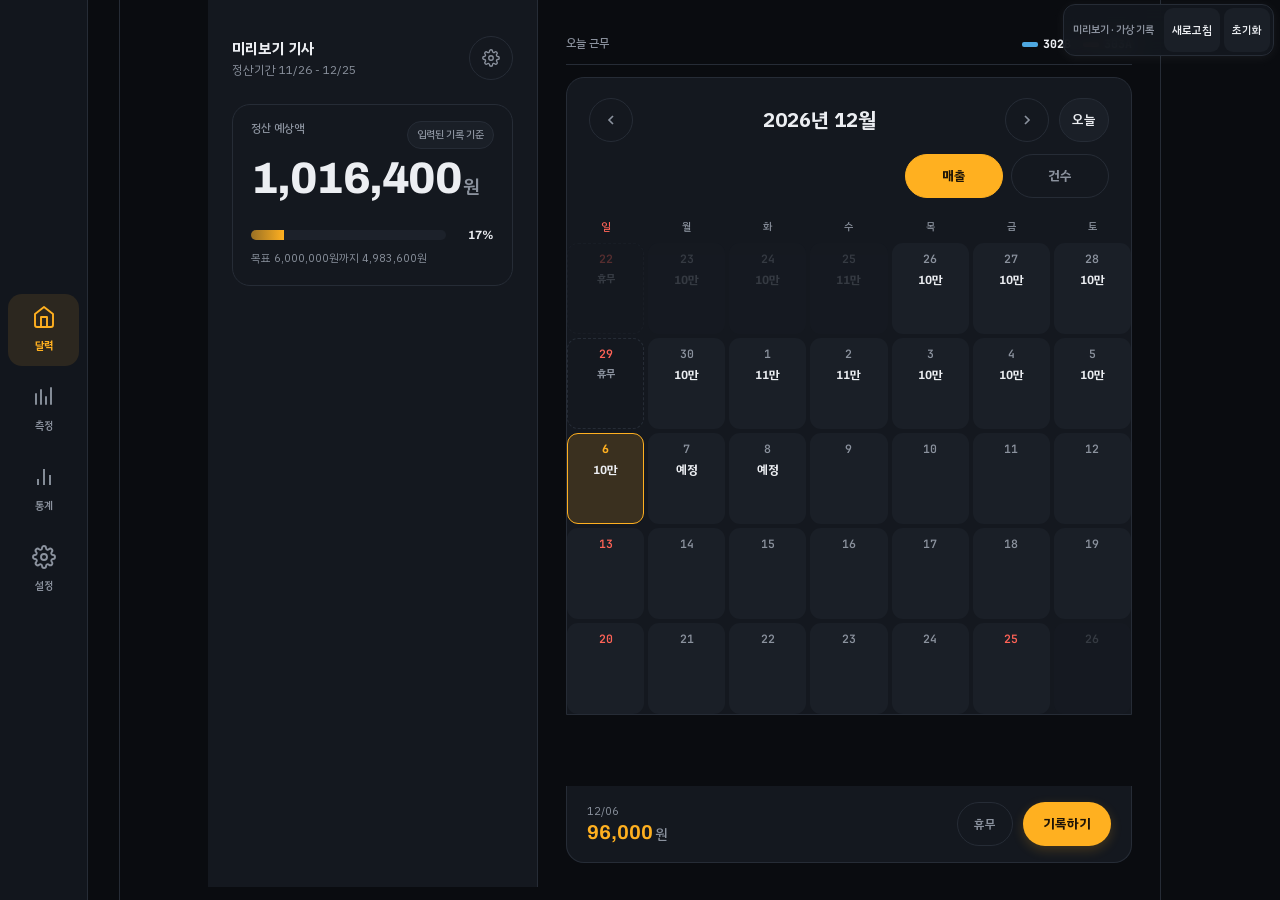
==== index.html @ 734ada65 "Publish isolated QuickFlex design preview" ====
﻿<!doctype html>
<html lang="ko">
  <head>
    <meta charset="utf-8" />
    <meta http-equiv="Content-Security-Policy" content="default-src 'self'; connect-src 'none'; script-src 'self'; style-src 'self' 'unsafe-inline'; font-src 'self'; img-src 'self' data:; worker-src 'none'; object-src 'none'; base-uri 'self'; form-action 'none'" />
    <script src="./preview-theme.js"></script>
    <meta name="viewport" content="width=device-width, initial-scale=1, viewport-fit=cover" />
    <meta name="theme-color" content="#EEEFF1" />
    <meta name="apple-mobile-web-app-capable" content="yes" />
    <meta name="apple-mobile-web-app-status-bar-style" content="black-translucent" />
    <title>미리보기 · 퀵플렉스 매출관리</title>
    <link rel="manifest" href="./manifest.webmanifest" />
    <link rel="icon" href="./favicon-32.png?v=3" type="image/png" />
    <link rel="apple-touch-icon" href="./apple-touch-icon.png?v=3" />
    
    <style id="initialThemeStyles">
      :root { background: #EEEFF1; color-scheme: light; }
      @media (prefers-color-scheme: dark) {
        :root:not([data-theme="light"]) { background: #0A0C10; color-scheme: dark; }
      }
      :root[data-theme="dark"] { background: #0A0C10; color-scheme: dark; }
    </style>
    <link rel="stylesheet" href="./styles.css" />
  </head>
  <body>
    
    <aside class="preview-chrome" aria-label="미리보기 도구"><span id="previewStatus">미리보기 · 가상 기록</span><button id="previewReload" type="button">새로고침</button><button id="previewReset" type="button">초기화</button></aside>
    <div class="app" id="app" data-view="home" data-driver-type="backup">
      <section class="view view-home">
        <header class="home-header">
          <div class="home-top">
            <div>
              <h1 id="profileName">매출관리</h1>
              <p id="periodRange" class="muted">정산기간 -</p>
            </div>
            <button class="icon-btn" id="openSettings" aria-label="설정"><svg width="18" height="18" viewBox="0 0 24 24" stroke="currentColor" fill="none" stroke-width="1.8" aria-hidden="true"><circle cx="12" cy="12" r="3"/><path d="M19.4 15a1.65 1.65 0 00.33 1.82l.06.06a2 2 0 010 2.83 2 2 0 01-2.83 0l-.06-.06a1.65 1.65 0 00-1.82-.33 1.65 1.65 0 00-1 1.51V21a2 2 0 01-4 0v-.09A1.65 1.65 0 009 19.4a1.65 1.65 0 00-1.82.33l-.06.06a2 2 0 01-2.83-2.83l.06-.06A1.65 1.65 0 004.68 15a1.65 1.65 0 00-1.51-1H3a2 2 0 010-4h.09A1.65 1.65 0 004.6 9a1.65 1.65 0 00-.33-1.82l-.06-.06a2 2 0 012.83-2.83l.06.06A1.65 1.65 0 009 4.68a1.65 1.65 0 001-1.51V3a2 2 0 014 0v.09a1.65 1.65 0 001 1.51 1.65 1.65 0 001.82-.33l.06-.06a2 2 0 012.83 2.83l-.06.06A1.65 1.65 0 0019.4 9a1.65 1.65 0 001.51 1H21a2 2 0 010 4h-.09a1.65 1.65 0 00-1.51 1z"/></svg></button>
          </div>
          <div class="summary-card revenue-hero">
            <div class="summary-row">
              <span>정산 예상액</span>
              <span class="summary-period-badge">입력된 기록 기준</span>
              <strong id="periodRevenue">0<small class="metric-unit">원</small></strong>
            </div>
            <p class="meter-label" id="meterLabel">목표 대비 진행률</p>
            <div class="meter-wrap">
              <div class="summary-meter"><span id="meterFill"></span></div>
              <span class="meter-pct" id="meterPct">0%</span>
            </div>

          </div>
        </header>

        <div id="todayRoutes" class="today-routes" aria-label="오늘 근무 구역"></div>

        <main class="calendar-panel">
          <div class="calendar-toolbar">
            <button class="round-btn" id="prevMonth" aria-label="이전 달"><svg width="16" height="16" viewBox="0 0 24 24" stroke="currentColor" fill="none" stroke-width="2.5" aria-hidden="true"><polyline points="15 18 9 12 15 6"/></svg></button>
            <div class="calendar-month-heading"><strong id="monthTitle" aria-live="polite">-</strong><small id="monthWorkDays" hidden></small></div>
            <button class="round-btn" id="nextMonth" aria-label="다음 달"><svg width="16" height="16" viewBox="0 0 24 24" stroke="currentColor" fill="none" stroke-width="2.5" aria-hidden="true"><polyline points="9 18 15 12 9 6"/></svg></button>
            <button class="today-btn" id="todayButton">오늘</button>
          </div>
          <div class="mode-toggle" role="group" aria-label="달력 표시 기준">
            <button class="mode-btn active" data-mode="amount" type="button" aria-pressed="true">매출</button>
            <button class="mode-btn" data-mode="count" type="button" aria-pressed="false">건수</button>
          </div>
          <div class="week-head">
            <span class="sun">일</span><span>월</span><span>화</span><span>수</span><span>목</span><span>금</span><span class="sat">토</span>
          </div>
          <div id="monthCalendar" class="calendar-grid"></div>
          <div id="monthRecordList" class="month-record-list" aria-label="월 근무 기록" hidden></div>
        </main>

        <section id="selectedDateBreakdown" class="selected-date-breakdown hidden" aria-labelledby="selectedDateBreakdownTitle">
          <div class="selected-breakdown-head">
            <div>
              <span>선택 날짜 상세</span>
              <strong id="selectedDateBreakdownTitle">구역별 매출</strong>
            </div>
            <button id="openSalesOverride" class="secondary-btn" type="button">기록 수정</button>
          </div>
          <div id="selectedDateBreakdownRows" class="selected-breakdown-rows"></div>
          <p id="selectedDateBreakdownNote" class="selected-breakdown-note"></p>
        </section>

        <footer class="day-dock">
          <div>
            <span id="homeSelectedDate">날짜를 선택하세요</span>
            <strong id="homeSelectedTotal">0원</strong>
          </div>
          <button class="ghost-pill" id="homeOffToggle" type="button" role="checkbox" aria-checked="false">휴무</button>
          <button class="primary-pill" id="openRecord">기록하기</button>
        </footer>
      </section>

      <section class="view view-inspection">
        <header class="sub-header inspection-header">
          <button class="round-btn" id="backFromInspection" aria-label="달력으로"><svg width="16" height="16" viewBox="0 0 24 24" stroke="currentColor" fill="none" stroke-width="2.5" aria-hidden="true"><polyline points="15 18 9 12 15 6"/></svg></button>
          <div class="sub-title"><strong>일상점검</strong><span>운행 전 차량 상태 확인</span></div>
          <div class="inspection-header-actions">
            <button class="secondary-btn inspection-history-button" id="printInspectionMonth" type="button">월간 출력</button>
            <button class="secondary-btn inspection-history-button inspection-save-pdf-button" id="saveInspectionMonthPdf" type="button">PDF 저장</button>
          </div>
        </header>
        <main class="inspection-body">
          <label class="inspection-date-field">
            <span>점검일</span>
            <input id="inspectionDate" type="date" />
          </label>
          <aside class="inspection-legal-notice" role="note">
            <strong>운행 전 작성 의무</strong>
            <span>미이행 시 50만원의 과태료가 부과될 수 있습니다.</span>
          </aside>
          <div class="inspection-sign-info">
            <span id="inspectionDriverName">-</span>
            <span id="inspectionVehicleNumber">차량번호 미설정</span>
          </div>
          <div id="inspectionLegacyBadge" class="inspection-legacy-badge hidden">점검 완료 · 수정 가능</div>
          <div id="inspectionChecklist" class="inspection-checklist"></div>
          <section id="inspectionDefectFields" class="inspection-defect-fields hidden">
            <label>이상 내용<textarea id="inspectionDefectNotes" placeholder="이상 상태를 적어주세요"></textarea></label>
            <label>조치 내용<textarea id="inspectionActionNotes" placeholder="정비·조치 내용을 적어주세요"></textarea></label>
          </section>
          <div class="inspection-quick-actions">
            <button id="inspectionAllGood" class="inspection-good-button" type="button">전체 양호</button>
            <button id="inspectionReset" class="secondary-btn" type="button">전체 초기화</button>
          </div>
          <section class="inspection-signature-confirm">
            <div>
              <strong>점검자 서명</strong>
              <span id="inspectionSignatureStatus">설정에서 서명을 등록해 주세요.</span>
            </div>
            <img id="inspectionSignaturePreview" class="hidden" alt="등록된 점검자 서명" />
            <button id="openSignatureSettings" class="secondary-btn" type="button">서명 등록</button>
          </section>
          <label class="inspection-confirm-row"><input id="inspectionConfirmed" type="checkbox" /><span>본인이 직접 점검했으며 위 내용이 맞습니다.</span></label>
          <button id="saveInspection" class="full-btn inspection-save-button" type="button">일상점검 저장</button>
          <button id="markNoOperation" class="inspection-no-operation" type="button">오늘 미운행으로 기록</button>
        </main>
      </section>

      <section class="view view-record">
        <header class="sub-header">
          <button class="round-btn" id="backToCalendar" aria-label="달력으로"><svg width="16" height="16" viewBox="0 0 24 24" stroke="currentColor" fill="none" stroke-width="2.5" aria-hidden="true"><polyline points="15 18 9 12 15 6"/></svg></button>
          <button class="round-btn" id="prevDay" aria-label="이전 날짜"><svg width="16" height="16" viewBox="0 0 24 24" stroke="currentColor" fill="none" stroke-width="2.5" aria-hidden="true"><polyline points="15 18 9 12 15 6"/></svg></button>
          <div class="sub-title">
            <strong id="selectedDateTitle">-</strong>
          </div>
          <button class="round-btn" id="nextDay" aria-label="다음 날짜"><svg width="16" height="16" viewBox="0 0 24 24" stroke="currentColor" fill="none" stroke-width="2.5" aria-hidden="true"><polyline points="9 18 15 12 9 6"/></svg></button>
          <label class="off-toggle"><input id="offToggle" type="checkbox" /><span>휴무</span></label>
        </header>

        <main class="record-body">
          <div class="entry-actions">
            <button id="addRoute" class="secondary-btn"><svg width="16" height="16" viewBox="0 0 24 24" stroke="currentColor" fill="none" stroke-width="2.5" stroke-linecap="round" aria-hidden="true"><line x1="12" y1="5" x2="12" y2="19"/><line x1="5" y1="12" x2="19" y2="12"/></svg><span>구역 추가</span></button>
          </div>
          <div class="entry-card">
            <div class="entry-head"><span>구역</span><span>건수</span><span>단가</span><span>매출</span><span></span></div>
            <div id="entryRows"></div>
          </div>

          <div class="calc-row" id="freshSingleRow">
            <span>프레시백</span>
            <input id="freshCount" type="number" min="0" inputmode="numeric" placeholder="건수" />
            <span class="multiply">×</span>
            <input id="freshUnit" type="number" min="0" inputmode="numeric" value="100" />
            <output id="freshRevenue">0원</output>
          </div>
          <div class="calc-row hidden" id="freshDualRow">
            <span>단독</span>
            <input id="freshSoloCount" type="number" min="0" inputmode="numeric" placeholder="0" />
            <span class="multiply">연계</span>
            <input id="freshLinkedCount" type="number" min="0" inputmode="numeric" placeholder="0" />
            <output id="freshDualRevenue">0원</output>
          </div>

          <div class="calc-row backup-only" id="backupRow">
            <span>백업단가</span>
            <output id="backupCount">0건</output>
            <span class="multiply">×</span>
            <input id="backupUnit" type="number" min="0" inputmode="numeric" value="30" />
            <output id="backupRevenue">0원</output>
          </div>

          <div class="total-card"><span>합계</span><strong id="selectedDayTotal">0원</strong></div>
          <button class="full-btn" id="saveRecord">저장</button>
        </main>
      </section>

      <section class="view view-measurement">
        <header class="sub-header">
          <div class="sub-title left">
            <span>완료 가구·상품수</span>
            <strong>배송 페이스 측정</strong>
          </div>
        </header>
        <main class="settings-body measurement-bridge-body">
          <section class="settings-section measurement-workday-card">
            <label class="settings-field">
              <span>근무표 날짜</span>
              <input id="measurementWorkDate" type="date" />
            </label>
            <div class="measurement-route-summary">
              <span id="measurementScheduleMeta">PWA 근무표 자동 입력</span>
              <strong id="measurementRouteText">구역 확인 중</strong>
              <small id="measurementRouteHint">야간은 정오 전 당일, 정오 이후 다음 날이 기본이며 날짜는 자유롭게 바꿀 수 있습니다.</small>
            </div>
          </section>
          <section class="settings-section">
            <h2>측정 앱에서 진행</h2>
            <p class="hint">쿠팡플렉스 화면의 완료 가구·상품수를 읽으려면 설치된 측정 앱을 엽니다. 측정 종료는 페이스 구간만 기기에 저장하며, 매출 기록은 업무 종료 화면에서 구역별 상품수를 확인·보정한 뒤 반영합니다.</p>
            <button id="openPaceApp" class="full-btn" type="button">측정 앱 열기</button>
            <p class="hint">업무 종료로 반영된 구역·건수·단가는 해당 날짜의 기록 화면에서 다시 수정할 수 있습니다.</p>
          </section>
        </main>
      </section>

      <section class="view view-stats">
        <header class="sub-header stats-sub">
          <div class="sub-title left">
            <strong id="statsReportTitle">정산 리포트</strong>
            <span id="statsMonthTitle">이번 정산</span>
            <em id="statsRange">-</em>
          </div>
          <button class="round-btn" id="statsPrevMonth" type="button" aria-label="이전 정산월" hidden><svg width="16" height="16" viewBox="0 0 24 24" stroke="currentColor" fill="none" stroke-width="2.5" aria-hidden="true"><polyline points="15 18 9 12 15 6"/></svg></button>
          <button class="round-btn" id="statsNextMonth" type="button" aria-label="다음 정산월" hidden><svg width="16" height="16" viewBox="0 0 24 24" stroke="currentColor" fill="none" stroke-width="2.5" aria-hidden="true"><polyline points="9 18 15 12 9 6"/></svg></button>
        </header>
        <main class="settings-body stats-report-body">
          <div id="statsInsight" class="instrument-insight" aria-live="polite"></div>


          <section class="stats-range-control" aria-labelledby="statsRangeLabel">
            <div class="stats-range-heading">
              <h2 id="statsRangeLabel">조회 기간</h2>
              <button class="stats-custom-toggle" id="statsRangeCustomToggle" data-range="custom" type="button" aria-pressed="false" aria-expanded="false" aria-controls="statsRangeCustom">직접입력</button>
            </div>
            <div class="stats-range-tabs" id="statsRangeTabs" role="group" aria-label="빠른 조회 기간">
              <button data-range="thisMonth" class="active" type="button" aria-pressed="true">이번 정산</button>
              <button data-range="lastMonth" type="button" aria-pressed="false">지난 정산</button>
              <button data-range="last3" type="button" aria-pressed="false">3개월</button>
              <button data-range="last12" type="button" aria-pressed="false">1년</button>
            </div>
            <div class="stats-range-custom" id="statsRangeCustom" role="group" aria-label="직접 조회 기간" hidden>
              <label>
                <span>시작일</span>
                <input type="date" id="statsRangeFrom" />
              </label>
              <span class="stats-range-separator" aria-hidden="true">~</span>
              <label>
                <span>종료일</span>
                <input type="date" id="statsRangeTo" />
              </label>
              <button id="statsRangeApply" type="button">적용</button>
            </div>
          </section>

              <div class="stats-chart-toggle" id="statsChartToggle" role="group" aria-label="구역별·요일별·추이 공통 지표">
                <button type="button" data-metric="revenue" class="active" aria-pressed="true">매출</button>
                <button type="button" data-metric="count" aria-pressed="false">개수</button>
              </div>
          <section class="stats-report-section" aria-labelledby="statsRoutesTitle">
            <div class="stats-report-section-head">
              <div>
                <span>배송 구역</span>
                <h2 id="statsRoutesTitle">구역별 랭킹</h2>
              </div>
            </div>
            <div id="routeStats" class="route-stats instrument-ranks"></div>
          </section>
          <section class="stats-report-section" aria-label="요일별 합계">
            <div id="statsWeekdays" class="instrument-weekdays"></div>
          </section>
          <section class="stats-report-section" aria-labelledby="statsKpiTitle">
            <h2 id="statsKpiTitle">선택 기간 핵심 수치</h2>
            <div class="stats-kpi-grid">
              <div><span>배송 상품 수</span><strong id="periodCount">0건</strong></div>
              <div><span>근무일당 배송</span><strong id="averageCountHome">0건</strong></div>
              <div><span>근무일당 매출</span><strong id="dailyAverage">0원</strong></div>
              <div><span>근무일</span><strong id="workDaysHome">0일</strong></div>
            </div>
          </section>
          <details class="stats-detail-section" id="statsMoreDetails">
            <summary>매출 구성과 상세 추이 보기</summary>
          <section class="stats-summary-card stats-report-hero" aria-labelledby="statsHeroLabel">
            <div class="stats-hero-heading">
              <span class="ssc-label" id="statsHeroLabel">선택 기간 누적</span>
              <strong class="ssc-range" id="statsSummaryRange">-</strong>
            </div>
            <strong class="stats-report-total" id="statsSummaryTotal">0원</strong>
            <div class="stats-compare" id="statsComparison" aria-live="polite">
              <span id="statsCompareLabel">지난 정산 동일 근무일수 대비</span>
              <strong id="statsCompareValue">비교할 이전 기록 부족</strong>
              <small id="statsCompareMeta">이번 정산과 같은 근무일수로 비교합니다.</small>
            </div>
            <dl class="stats-hero-support">
              <div>
                <dt>일평균 매출</dt>
                <dd id="statsAverage">0원</dd>
              </div>
              <div>
                <dt>근무일수</dt>
                <dd id="statsWorkDays">0일</dd>
              </div>
            </dl>
            <div class="ssc-meter" id="statsGoalMeter">
              <div class="ssc-meter-bar"><span id="statsMeterFill"></span></div>
              <div class="ssc-meter-foot">
                <span id="statsMeterPct">0%</span>
                <span id="statsMeterLabel">목표 미설정</span>
              </div>
            </div>
          </section>
          <section class="stats-chart-card stats-report-section" aria-labelledby="statsTrendTitle">
            <div class="stats-report-section-head">
              <div>
                <span>흐름</span>
                <h2 id="statsTrendTitle">매출 추이</h2>
              </div>

            </div>
            <canvas id="statsChart" height="200" role="img" tabindex="0" aria-describedby="statsChartSummary"></canvas>
            <p class="stats-chart-hint" id="statsChartSummary">그래프를 터치하거나 좌우 방향키로 상세 데이터를 확인하세요 · 점선은 평균</p>
            <div class="stats-chart-tooltip" id="statsChartTooltip" role="status" aria-live="polite" hidden></div>
            <div class="stats-empty-state" id="statsChartEmpty" hidden>
              <strong>기록된 매출이 없습니다</strong>
              <p>달력에서 업무 기록을 추가하면 추이를 확인할 수 있습니다.</p>
              <button id="statsEmptyCalendarButton" class="secondary-btn" type="button">달력에서 기록 보기</button>
            </div>
          </section>

          <section class="stats-report-section" aria-labelledby="statsRevenueTitle">
            <div class="stats-report-section-head">
              <div>
                <span>수입 내역</span>
                <h2 id="statsRevenueTitle">매출 구성</h2>
              </div>
              <strong class="stats-section-total" id="statsRevenueTotal">0원</strong>
            </div>
            <div id="revenueList" class="revenue-list"></div>
          </section>



          <section class="stats-report-section" aria-labelledby="statsDailyTitle">
            <div class="stats-report-section-head">
              <div>
                <span>근무 기록</span>
                <h2 id="statsDailyTitle">날짜별 기록</h2>
              </div>
            </div>
            <div id="dailyList" class="daily-list"></div>
          </section>

          </details>
          <div class="stats-legacy-fields" hidden aria-hidden="true">
            <span id="statsOffDays">0일</span>
            <span id="statsCount">0건</span>
            <span id="statsAvgCount">0건</span>
            <span id="statsFresh">0건</span>
            <span id="statsBestDay">-</span>
            <span id="statsWorstDay">-</span>
            <div id="yearlyStats"></div>
            <div id="totalStats"></div>
          </div>
        </main>
      </section>

      <section class="view view-settings">
        <header class="sub-header">
          <button class="round-btn" id="backFromSettings" type="button" aria-label="달력으로"><svg width="16" height="16" viewBox="0 0 24 24" stroke="currentColor" fill="none" stroke-width="2.5" aria-hidden="true"><polyline points="15 18 9 12 15 6"/></svg></button>
          <div class="sub-title left"><strong>설정</strong><span id="syncStatus">미연결</span></div>
          <button class="secondary-btn" id="logoutBtn">로그아웃</button>
        </header>
        <main class="settings-body">
          <section class="settings-section" aria-labelledby="monthViewTitle">
            <h2 id="monthViewTitle">월 기록 보기</h2>
            <div class="month-view-options" role="radiogroup" aria-labelledby="monthViewTitle">
              <label class="month-view-option">
                <input type="radio" name="monthView" value="calendar" checked />
                <span><strong>달력형</strong><span class="setting-desc">날짜와 휴무 흐름을 한눈에</span><small class="setting-tradeoff">금액은 만원 단위로 간략히 표시</small></span>
                <span class="month-preview-calendar" aria-hidden="true"><i></i><i></i><i></i><i></i><i></i><i></i><i></i><i></i><i></i></span>
              </label>
              <label class="month-view-option">
                <input type="radio" name="monthView" value="list" />
                <span><strong>기록 리스트형</strong><span class="setting-desc">구역과 정확한 금액을 날짜별로</span><small class="setting-tradeoff">한 달을 보려면 스크롤이 필요</small></span>
                <span class="month-preview-list" aria-hidden="true"><i></i><i></i><i></i></span>
              </label>
            </div>
            <p class="hint">보기 설정은 이 기기의 미리보기에 저장됩니다.</p>
            <fieldset id="calendarMetricSettings" class="calendar-metric-settings">
              <legend>달력형 표시 단위</legend>
              <div class="calendar-route-toggle">
                <label class="mode-option"><input type="radio" name="calendarMetric" value="amount" checked /><span>매출</span></label>
                <label class="mode-option"><input type="radio" name="calendarMetric" value="count" /><span>건수</span></label>
              </div>
            </fieldset>
          </section>

        <section class="inspection-entry-card" id="inspectionEntryCard">
          <div class="inspection-entry-copy">
            <span id="inspectionEntryEyebrow">일상점검</span>
            <strong id="inspectionEntryTitle">운행 전 차량 상태를 확인해주세요</strong>
            <small id="inspectionEntryStatus">아직 점검하지 않았습니다</small>
            <small class="inspection-duty-label">운행 전 작성 의무</small>
          </div>
          <button id="openInspection" class="inspection-entry-button" type="button">점검하기</button>
        </section>

          <section class="settings-section profile-settings-section">
            <h2>내 정보</h2>
            <div class="settings-field">
              <label>이름</label>
              <input id="profileDisplayName" type="text" placeholder="이름" />
            </div>
            <div class="settings-field">
              <label>상호</label>
              <input id="profileBusinessName" type="text" placeholder="일상점검표에 표시할 상호" />
            </div>
            <div class="settings-field">
              <label>차량번호</label>
              <input id="profileVehicleNumber" type="text" placeholder="예: 부산80바1234" />
            </div>
            <div class="settings-field">
              <label>근무 시간대</label>
              <div class="freshbag-toggle">
                <label class="mode-option">
                  <input type="radio" name="workShift" value="day" checked />
                  <span>주간<small>당일 근무표</small></span>
                </label>
                <label class="mode-option">
                  <input type="radio" name="workShift" value="night" />
                  <span>야간<small>다음 날 근무표</small></span>
                </label>
              </div>
            </div>
            <div class="settings-field fixed-only">
              <label>고정 라우트</label>
              <div id="fixedRoutesText" class="readonly-value">-</div>
              <input id="fixedRoutesInput" type="hidden" />
            </div>
            <button id="saveProfile" class="full-btn">내 정보 저장</button>
          </section>

          <section class="settings-section signature-settings-section" id="signatureSettingsSection">
            <h2 id="profileSignatureTitle">일상점검 서명</h2>
            <p class="hint" id="profileSignatureHelp">손가락으로 서명하면 매일 점검 기록과 월간 출력물에 날짜별로 표시됩니다. 손글씨 입력이 어려우면 아래 전자서명 확인을 사용할 수 있습니다.</p>
            <canvas id="profileSignatureCanvas" width="600" height="180" role="img" aria-labelledby="profileSignatureTitle" aria-describedby="profileSignatureHelp"></canvas>
            <label class="inspection-confirm-row"><input id="profileSignatureAlternative" name="profileSignatureAlternative" type="checkbox" /><span>키보드 또는 화면읽기 사용으로 손글씨 서명이 어렵습니다. 내 이름으로 전자서명하는 데 동의합니다.</span></label>
            <div class="signature-actions">
              <button id="clearProfileSignature" class="secondary-btn" type="button">다시 쓰기</button>
              <button id="saveProfileSignature" class="full-btn" type="button">서명 저장</button>
            </div>
          </section>

          <section class="settings-section">
            <h2>스케줄 가져오기</h2>
            <div class="upload-row">
              <label class="upload-btn"><input id="scheduleImage" type="file" accept="image/*" />이미지 선택</label>
              <button id="runScheduleOcr" class="secondary-btn">OCR 실행</button>
            </div>
            <p id="ocrStatus" class="hint">근무표 이미지를 선택 후 OCR 실행을 누르세요.</p>
            <div id="schedulePreview" class="image-preview"></div>
            <div id="scheduleDraftSection" class="hidden">
              <div id="scheduleDraftCards" class="draft-list"></div>
              <button id="parseSchedule" class="full-btn">스케줄 반영</button>
            </div>
            <details>
              <summary>텍스트 직접 입력</summary>
              <p class="hint text-example">
                예시<br />
                이름, 4/27, 4/28, 4/29<br />
                김관현, 302C 304C, 휴무, 310C 310D
              </p>
              <textarea id="scheduleCsvInput" placeholder="예시처럼 날짜별 스케줄을 붙여넣기"></textarea>
              <button id="parseScheduleCsv" class="secondary-btn wide">텍스트로 반영</button>
            </details>
          </section>

          <section class="settings-section settings-section--slim">
            <div class="settings-field">
              <label>달력 라우트 표시</label>
              <div class="calendar-route-toggle">
                <label class="mode-option">
                  <input type="radio" name="calendarRoutes" value="show" />
                  <span>표시<small>라우트 보이기</small></span>
                </label>
                <label class="mode-option">
                  <input type="radio" name="calendarRoutes" value="hide" />
                  <span>숨김<small>매출만 보기</small></span>
                </label>
              </div>
            </div>
          </section>

          <section class="settings-section settings-section--slim">
            <div class="settings-field">
              <label>프레시백 입력 방식</label>
              <div class="freshbag-toggle">
                <label class="mode-option">
                  <input type="radio" name="freshbagMode" value="single" checked />
                  <span>단일<small>기본 100원</small></span>
                </label>
                <label class="mode-option">
                  <input type="radio" name="freshbagMode" value="dual" />
                  <span>단독·연계<small>단독 200 / 연계 100</small></span>
                </label>
              </div>
            </div>
          </section>

          <section class="settings-section">
            <h2>화면</h2>
            <div class="theme-toggle">
              <button type="button" data-theme-set="system" aria-pressed="false"><span>기기 설정</span></button>
              <button type="button" data-theme-set="light" class="active" aria-pressed="true">
                <svg width="18" height="18" viewBox="0 0 24 24" stroke="currentColor" fill="none" stroke-width="1.8" stroke-linecap="round" aria-hidden="true"><circle cx="12" cy="12" r="4"/><line x1="12" y1="2" x2="12" y2="4"/><line x1="12" y1="20" x2="12" y2="22"/><line x1="4.93" y1="4.93" x2="6.34" y2="6.34"/><line x1="17.66" y1="17.66" x2="19.07" y2="19.07"/><line x1="2" y1="12" x2="4" y2="12"/><line x1="20" y1="12" x2="22" y2="12"/><line x1="4.93" y1="19.07" x2="6.34" y2="17.66"/><line x1="17.66" y1="6.34" x2="19.07" y2="4.93"/></svg>
                <span>라이트</span>
              </button>
              <button type="button" data-theme-set="dark" aria-pressed="false">
                <svg width="18" height="18" viewBox="0 0 24 24" stroke="currentColor" fill="none" stroke-width="1.8" stroke-linecap="round" stroke-linejoin="round" aria-hidden="true"><path d="M21 12.79A9 9 0 1111.21 3 7 7 0 0021 12.79z"/></svg>
                <span>다크</span>
              </button>
            </div>
          </section>

          <section class="settings-section">
            <h2>목표 설정</h2>
            <div class="goal-row">
              <span class="goal-label">월 목표</span>
              <input id="goalAmountInput" class="goal-input" type="text" inputmode="numeric" placeholder="6,000,000" autocomplete="off" />
              <span class="goal-unit">원</span>
              <button id="saveAppSettings" class="goal-save-btn">저장</button>
            </div>
          </section>

          <section class="settings-section">
            <h2>단가 관리</h2>
            <div class="rate-editor">
              <input id="rateRoute" type="text" placeholder="구역 (예: 322A)" autocapitalize="characters" />
              <input id="rateUnit" type="number" min="0" inputmode="numeric" placeholder="단가" />
              <button id="saveRate">저장</button>
            </div>
            <div id="rateUpdateOffer" class="rate-update-offer hidden">
              <div>
                <strong>새 단가 업데이트</strong>
                <p id="rateUpdateHint" class="hint"></p>
              </div>
              <button id="applyRateUpdate" class="secondary-btn" type="button">업데이트</button>
            </div>
            <div id="rateList" class="rate-list"></div>
          </section>

          <section class="settings-section"><h2>가상 데이터</h2><button class="settings-row" id="refreshApp" type="button"><span>미리보기 새로고침</span><em>가상 기록 유지</em></button><button class="settings-row danger" id="resetData" type="button">미리보기 데이터 초기화</button></section>
          <p class="app-version">퀵플렉스 매출관리 v1.0.51</p>
        </main>
      </section>

      <section class="view view-admin admin-only hidden">
        <header class="sub-header stats-sub">
          <div class="sub-title left">
            <span>관리자</span>
            <strong id="adminMonthTitle">-</strong>
            <em id="adminRange">-</em>
          </div>
          <button class="round-btn" id="adminPrevMonth" type="button" aria-label="이전 정산월"><svg width="16" height="16" viewBox="0 0 24 24" stroke="currentColor" fill="none" stroke-width="2.5" aria-hidden="true"><polyline points="15 18 9 12 15 6"/></svg></button>
          <button class="round-btn" id="adminNextMonth" type="button" aria-label="다음 정산월"><svg width="16" height="16" viewBox="0 0 24 24" stroke="currentColor" fill="none" stroke-width="2.5" aria-hidden="true"><polyline points="9 18 15 12 9 6"/></svg></button>
        </header>
        <main class="settings-body">
          <div class="stats-tabs admin-tabs" role="tablist" aria-label="관리 상세">
            <button class="stats-tab active" id="adminTabSummary" data-admin-tab="summary" type="button" role="tab" aria-controls="adminPanelSummary" aria-selected="true">요약</button>
            <button class="stats-tab" id="adminTabRoutes" data-admin-tab="routes" type="button" role="tab" aria-controls="adminPanelRoutes" aria-selected="false">라우트</button>
            <button class="stats-tab" id="adminTabUsers" data-admin-tab="users" type="button" role="tab" aria-controls="adminPanelUsers" aria-selected="false">사용자</button>
            <button class="stats-tab" id="adminTabSettlement" data-admin-tab="settlement" type="button" role="tab" aria-controls="adminPanelSettlement" aria-selected="false">정산표</button>
            <button class="stats-tab" id="adminTabBundles" data-admin-tab="bundles" type="button" role="tab" aria-controls="adminPanelBundles" aria-selected="false">OCR보정</button>
          </div>

          <section class="admin-panel active" id="adminPanelSummary" data-admin-panel="summary" role="tabpanel" aria-labelledby="adminTabSummary">
            <section id="adminUsageSummary" class="admin-usage-summary" aria-label="최근 30일 통계 화면 사용 요약">
              <div class="daily-card"><span>사용 현황을 불러오는 중입니다.</span></div>
            </section>
            <div id="adminRevenueList" class="admin-revenue-list"></div>
          </section>

          <section class="admin-panel" id="adminPanelRoutes" data-admin-panel="routes" role="tabpanel" aria-labelledby="adminTabRoutes" hidden>
            <div id="adminRouteList" class="admin-route-list"></div>
          </section>

          <section class="admin-panel" id="adminPanelUsers" data-admin-panel="users" role="tabpanel" aria-labelledby="adminTabUsers" hidden>
            <div id="adminProfiles" class="admin-list"></div>
          </section>

          <section class="admin-panel" id="adminPanelBundles" data-admin-panel="bundles" role="tabpanel" aria-labelledby="adminTabBundles" hidden>
            <section class="settings-section">
              <h2>OCR 보정 묶음</h2>
              <div class="settings-field">
                <label>묶음 이름</label>
                <input id="adminBundleLabel" type="text" placeholder="예: 319ABCD" />
              </div>
              <div class="settings-field">
                <label>구역 코드</label>
                <input id="adminBundleRoutes" type="text" placeholder="예: 319A, 319B, 319C, 319D" />
              </div>
              <button id="saveAdminBundle" class="full-btn">보정 항목 추가</button>
              <details>
                <summary>초안 한 번에 입력</summary>
                <textarea id="adminBundleBulk" placeholder="319ABCD = 319A, 319B, 319C, 319D&#10;405AC410B = 405A, 405C, 410B"></textarea>
                <button id="importAdminBundles" class="secondary-btn wide">초안 저장</button>
              </details>
            </section>
            <div id="adminBundleList" class="admin-list"></div>
          </section>

          <section class="admin-panel" id="adminPanelSettlement" data-admin-panel="settlement" role="tabpanel" aria-labelledby="adminTabSettlement" hidden>
            <section class="settings-section">
              <h2>정산표 이미지 → 단가 계산</h2>
              <div class="upload-row">
                <label class="upload-btn"><input id="settlementImage" type="file" accept="image/*" />이미지 선택</label>
                <button id="runSettlementOcr" class="secondary-btn">OCR 실행</button>
              </div>
              <p id="settlementStatus" class="hint">정산표 이미지를 올리면 Route별 배송건수와 금액을 읽어 단가 후보를 계산합니다.</p>
              <div id="settlementPreview" class="image-preview"></div>
              <details>
                <summary>텍스트 직접 입력</summary>
                <p class="hint text-example">
                  예시<br />
                  302C 250 243750<br />
                  304C 42 38850
                </p>
                <textarea id="csvInput" placeholder="예시처럼 Route, 배송건수, 금액을 한 줄씩 입력"></textarea>
                <button id="parseCsv" class="full-btn">단가 자동 계산</button>
              </details>
            </section>
          </section>
        </main>
      </section>

      <nav class="bottom-nav" aria-label="주요 화면">
        <button class="nav-tab active" data-view="home" type="button" aria-current="page">
          <svg viewBox="0 0 24 24" stroke="currentColor" fill="none" stroke-width="1.8" stroke-linecap="round" stroke-linejoin="round" aria-hidden="true"><path d="M3 9l9-7 9 7v11a2 2 0 01-2 2H5a2 2 0 01-2-2z"/><path d="M9 22V12h6v10"/></svg>
          <span>달력</span>
        </button>
        <button class="nav-tab" data-view="measurement" type="button">
          <svg viewBox="0 0 24 24" stroke="currentColor" fill="none" stroke-width="1.8" stroke-linecap="round" stroke-linejoin="round" aria-hidden="true"><path d="M4 19V9"/><path d="M9 19V5"/><path d="M14 19v-7"/><path d="M19 19V3"/></svg>
          <span>측정</span>
        </button>
        <button class="nav-tab" data-view="stats" type="button">
          <svg viewBox="0 0 24 24" stroke="currentColor" fill="none" stroke-width="2" aria-hidden="true"><line x1="18" y1="20" x2="18" y2="10"/><line x1="12" y1="20" x2="12" y2="4"/><line x1="6" y1="20" x2="6" y2="14"/></svg>
          <span>통계</span>
        </button>
        <button class="nav-tab admin-only hidden" data-view="admin" type="button">
          <svg viewBox="0 0 24 24" stroke="currentColor" fill="none" stroke-width="1.8" stroke-linejoin="round" aria-hidden="true"><path d="M12 2l8 4v6c0 5-3.5 9-8 10-4.5-1-8-5-8-10V6l8-4z"/></svg>
          <span>관리</span>
        </button>
        <button class="nav-tab" data-view="settings" type="button">
          <svg viewBox="0 0 24 24" stroke="currentColor" fill="none" stroke-width="1.8" aria-hidden="true"><circle cx="12" cy="12" r="3"/><path d="M19.4 15a1.65 1.65 0 00.33 1.82l.06.06a2 2 0 010 2.83 2 2 0 01-2.83 0l-.06-.06a1.65 1.65 0 00-1.82-.33 1.65 1.65 0 00-1 1.51V21a2 2 0 01-4 0v-.09A1.65 1.65 0 009 19.4a1.65 1.65 0 00-1.82.33l-.06.06a2 2 0 01-2.83-2.83l.06-.06A1.65 1.65 0 004.68 15a1.65 1.65 0 00-1.51-1H3a2 2 0 010-4h.09A1.65 1.65 0 004.6 9a1.65 1.65 0 00-.33-1.82l-.06-.06a2 2 0 012.83-2.83l.06.06A1.65 1.65 0 009 4.68a1.65 1.65 0 001-1.51V3a2 2 0 014 0v.09a1.65 1.65 0 001 1.51 1.65 1.65 0 001.82-.33l.06-.06a2 2 0 012.83 2.83l-.06.06A1.65 1.65 0 0019.4 9a1.65 1.65 0 001.51 1H21a2 2 0 010 4h-.09a1.65 1.65 0 00-1.51 1z"/></svg>
          <span>설정</span>
        </button>
      </nav>

      <div class="overlay" id="updateNoticeOverlay" aria-hidden="true" inert>
        <div id="updateNoticeDialog" class="modal-card update-notice-card" role="dialog" aria-modal="true" aria-labelledby="updateNoticeTitle" aria-describedby="updateNoticeIntro" tabindex="-1">
          <span class="update-notice-badge">새 버전</span>
          <h2 id="updateNoticeTitle">앱이 업데이트됐습니다</h2>
          <p id="updateNoticeIntro" class="hint">이번에 달라진 내용을 확인해 주세요.</p>
          <ul id="updateNoticeItems" class="update-notice-items"></ul>
          <button id="acknowledgeUpdateNotice" class="full-btn wide" type="button">확인하고 시작</button>
        </div>
      </div>

      <div class="overlay" id="salesOverrideOverlay" aria-hidden="true" inert>
        <div id="salesOverrideDialog" class="modal-card sales-override-card" role="dialog" aria-modal="true" aria-labelledby="salesOverrideTitle" aria-describedby="salesOverrideIntro salesOverrideStatus" tabindex="-1">
          <h2 id="salesOverrideTitle">매출 수정</h2>
          <p id="salesOverrideIntro" class="hint">자동기록 원본은 그대로 보존됩니다. 이 날짜의 매출에 사용할 A/B 구역·상품수·단가 전체를 확인한 뒤 저장하세요. 완료 가구 원시값은 매출·타수 계산과 검증에 쓰지 않습니다.</p>
          <div id="salesOverrideRows" class="sales-override-rows"></div>
          <button id="salesOverrideAddRoute" class="secondary-btn wide" type="button">A/B 구역 추가</button>
          <label for="salesOverrideReason" class="sales-override-reason"><span>수정 사유 <small>(선택)</small></span><textarea id="salesOverrideReason" maxlength="1000" placeholder="예: 미분류 2개를 318B에 반영"></textarea></label>
          <p id="salesOverrideStatus" class="sales-override-status" role="status" aria-live="polite" aria-atomic="true"></p>
          <div class="two-buttons">
            <button id="salesOverrideSave" class="full-btn" type="button">수정본 저장</button>
            <button id="salesOverrideClose" class="secondary-btn" type="button">닫기</button>
          </div>
        </div>
      </div>

      <div id="toast" class="toast" role="status" aria-live="polite"></div>
    </div>

    <template id="entryTemplate">
      <div class="entry-row">
        <input class="route" type="text" autocapitalize="characters" autocomplete="off" placeholder="예: 302C" aria-label="구역" />
        <input class="count" type="number" min="0" inputmode="numeric" placeholder="0" aria-label="건수" />
        <input class="unit" type="number" min="0" inputmode="numeric" placeholder="0" aria-label="단가" />
        <output>0원</output>
        <button type="button" class="del-btn" aria-label="삭제">×</button>
        <label class="household-field"><span>가구수</span><input class="households" type="number" min="0" inputmode="numeric" placeholder="자동 입력" aria-label="가구수" /></label>
      </div>
    </template>

    
    
    
    
    
      <script type="module" src="./src/main.js"></script>
  </body>
</html>
---- styles.css ----
@font-face { font-family: "Archivo"; src: url("./assets/fonts/archivo_variable.ttf") format("truetype"); font-weight: 400 800; font-display: swap; }
@font-face { font-family: "IBM Plex Sans KR"; src: url("./assets/fonts/ibm_plex_sans_kr_regular.ttf") format("truetype"); font-weight: 300 400; font-display: swap; }
@font-face { font-family: "IBM Plex Sans KR"; src: url("./assets/fonts/ibm_plex_sans_kr_medium.ttf") format("truetype"); font-weight: 500; font-display: swap; }
@font-face { font-family: "IBM Plex Sans KR"; src: url("./assets/fonts/ibm_plex_sans_kr_semibold.ttf") format("truetype"); font-weight: 600; font-display: swap; }
@font-face { font-family: "IBM Plex Sans KR"; src: url("./assets/fonts/ibm_plex_sans_kr_bold.ttf") format("truetype"); font-weight: 700; font-display: swap; }
@font-face { font-family: "JetBrains Mono"; src: url("./assets/fonts/jetbrains_mono_variable.ttf") format("truetype"); font-weight: 400 700; font-display: swap; }

:root {
  --s-ground: #EEEFF1;
  --s-surface: #FFFFFF;
  --s-surface-variant: #F5F6F8;
  --s-line: #DFE1E6;
  --s-text: #101216;
  --s-muted: #636A76;
  --s-accent: #A75F00;
  --s-accent-ink: #FFFFFF;
  --s-state-normal: #1D5F94;
  --s-state-warn: #8E5100;
  --s-state-bad: #BB2F26;
  --s-track: #E5E7EB;
  --s-r1: #A75F00;
  --s-r2: #1D5F94;
  --s-r3: #5A47B8;
  --s-r4: #B2452C;
  --s-paper: #FFFFFF;
  --s-paper-ink: #101216;

  --f-num: "Archivo", "IBM Plex Sans KR", system-ui, sans-serif;
  --f-kr: "IBM Plex Sans KR", system-ui, sans-serif;
  /* JetBrains has no Hangul: keep mixed date/code labels in the Korean app family. */
  --f-code: "JetBrains Mono", "IBM Plex Sans KR", ui-monospace, monospace;
  --font-ui: var(--f-kr);
  --font-numeric: var(--f-num);
  --font-amount: var(--f-num);

  --r-card: 18px;
  --r-button: 14px;
  --r-stepper: 12px;
  --r-option: 14px;
  --r-pill: 999px;
  --pad-card: 14px 16px;
  --gap-card: 10px;
  --pad-screen: 16px;
  --ease-gauge: cubic-bezier(.34, 1.2, .4, 1);
  --ease-bar: cubic-bezier(.22, 1, .36, 1);

  /* Compatibility aliases keep the existing controls on the shared token set. */
  --shell-bg: var(--s-ground);
  --bg: var(--s-ground);
  --panel: var(--s-surface);
  --panel2: var(--s-surface-variant);
  --panel3: var(--s-track);
  --line: var(--s-line);
  --line-strong: color-mix(in srgb, var(--s-muted) 72%, var(--s-line));
  --text: var(--s-text);
  --text-sub: var(--s-text);
  --muted: var(--s-muted);
  --soft: var(--s-muted);
  --gold: var(--s-accent);
  --gold2: var(--s-accent);
  --primary-bg: color-mix(in srgb, var(--s-accent) 10%, var(--s-surface));
  --primary-dark: var(--s-accent-ink);
  --primary-border: color-mix(in srgb, var(--s-accent) 34%, var(--s-line));
  --red: var(--s-state-bad);
  --red-bg: color-mix(in srgb, var(--s-state-bad) 10%, transparent);
  --button-secondary: var(--s-surface-variant);
  --button-secondary-text: var(--s-text);
  --button-secondary-border: var(--s-line);
  --button-danger-text: var(--s-accent-ink);
  --button-success-text: var(--s-accent-ink);
  --radius: var(--r-card);
  --nav-h: 68px;
  --safe-b: env(safe-area-inset-bottom, 0px);
  --shadow-card: 0 2px 12px color-mix(in srgb, var(--s-text) 6%, transparent);
  --shadow-cta: 0 4px 12px color-mix(in srgb, var(--s-accent) 20%, transparent);
  --shadow-total: 0 6px 20px color-mix(in srgb, var(--s-accent) 16%, transparent);
  color-scheme: light;
}

@media (prefers-color-scheme: dark) {
  :root:not([data-theme="light"]) {
    --s-ground: #0A0C10;
    --s-surface: #14181F;
    --s-surface-variant: #1A1F27;
    --s-line: #262C36;
    --s-text: #ECEEF2;
    --s-muted: #8B929E;
    --s-accent: #FFB020;
    --s-accent-ink: #1E1407;
    --s-state-normal: #4EA8E0;
    --s-state-warn: #FFB020;
    --s-state-bad: #FF6357;
    --s-track: #1C212A;
    --s-r1: #FFB020;
    --s-r2: #4EA8E0;
    --s-r3: #9D8CF5;
    --s-r4: #F0846A;
    color-scheme: dark;
  }
}

:root[data-theme="dark"] {
  --s-ground: #0A0C10;
  --s-surface: #14181F;
  --s-surface-variant: #1A1F27;
  --s-line: #262C36;
  --s-text: #ECEEF2;
  --s-muted: #8B929E;
  --s-accent: #FFB020;
  --s-accent-ink: #1E1407;
  --s-state-normal: #4EA8E0;
  --s-state-warn: #FFB020;
  --s-state-bad: #FF6357;
  --s-track: #1C212A;
  --s-r1: #FFB020;
  --s-r2: #4EA8E0;
  --s-r3: #9D8CF5;
  --s-r4: #F0846A;
  color-scheme: dark;
}

:root[data-theme="light"] { color-scheme: light; }

* { box-sizing: border-box; }
*, *::before, *::after {
  font-variant-numeric: tabular-nums;
  font-feature-settings: "tnum";
}
html {
  background: var(--shell-bg);
  -webkit-text-size-adjust: 100%;
  text-size-adjust: 100%;
}
body {
  margin: 0;
  background: var(--shell-bg);
  color: var(--text);
  font-family: var(--font-ui);
  font-size: 13px;
  line-height: 20px;
  font-feature-settings: "tnum";
  font-variant-numeric: tabular-nums;
  letter-spacing: 0;
  min-height: 100dvh;
  -webkit-tap-highlight-color: transparent;
  overscroll-behavior: none;
}
button, input, select, textarea { font: inherit; }
button { border: 0; cursor: pointer; transition: transform .12s ease, filter .16s ease; }
button:active:not(:disabled) { transform: scale(.98); }
:where(button, a, input, select, textarea, summary):focus-visible {
  outline: 2px solid var(--s-accent);
  outline-offset: 3px;
}
input, select, textarea {
  width: 100%;
  border: 1px solid var(--line-strong);
  border-radius: 12px;
  background: var(--panel2);
  color: var(--text);
  padding: 12px;
  outline: none;
  transition: border-color .15s ease, background-color .15s ease, box-shadow .15s ease;
}
input:focus, select:focus, textarea:focus { border-color: var(--gold); box-shadow: 0 0 0 3px var(--primary-bg); }
textarea { min-height: 96px; resize: vertical; }
label { display: block; margin: 8px 0 4px; color: var(--muted); font-size: 13px; font-weight: 700; }
.settings-field label, .admin-route-field label { margin: 0; }

.app {
  width: min(100%, 480px);
  min-height: 100dvh;
  margin: 0 auto;
  background: var(--panel);
  position: relative;
  box-shadow: 0 0 0 1px var(--line);
}
.view {
  display: none;
  min-height: 100dvh;
  background: var(--bg);
  padding-bottom: calc(var(--nav-h) + var(--safe-b));
}
.app[data-view="home"] .view-home,
.app[data-view="record"] .view-record,
.app[data-view="inspection"] .view-inspection,
.app[data-view="measurement"] .view-measurement,
.app[data-view="stats"] .view-stats,
.app[data-view="settings"] .view-settings,
.app[data-view="admin"] .view-admin { display: block; }
.app[data-view="record"] .bottom-nav,
.app[data-view="inspection"] .bottom-nav { display: none; }
.app[data-view="record"] .view-record,
.app[data-view="inspection"] .view-inspection { padding-bottom: 16px; }
.app[data-driver-type="fixed"] .backup-only { display: none !important; }
.app:not([data-driver-type="fixed"]) .fixed-only { display: none !important; }
.app:not([data-role="admin"]) .admin-only { display: none !important; }
.hidden { display: none !important; }
[hidden] { display: none !important; }
.view-home {
  background: var(--bg);
}

.home-header {
  padding: 48px 18px 0;
  background: transparent;
  border-bottom: 0;
}
.home-top, .summary-row, .calendar-toolbar, .day-dock, .sub-header, .entry-actions, .two-buttons, .upload-row, .ocr-adjust-row {
  display: flex;
  align-items: center;
  gap: 10px;
}
.home-top { justify-content: space-between; margin-bottom: 18px; }
h1 { margin: 0; font-size: 15px; font-weight: 700; letter-spacing: 0; line-height: 21px; }
.muted, .hint { color: var(--muted); font-size: 12px; line-height: 1.45; }
#periodRange { margin: 3px 0 0; font-size: 12px; line-height: 1.2; }
.center { text-align: center; }
.icon-btn, .round-btn {
  width: 44px;
  height: 44px;
  border-radius: 999px;
  background: var(--panel);
  color: var(--muted);
  border: 1px solid var(--line);
  display: grid;
  place-items: center;
  font-size: 20px;
  flex: 0 0 auto;
}
.icon-btn svg, .round-btn svg { display: block; }
.summary-card {
  background: var(--panel);
  border: 1px solid var(--line);
  border-bottom: 0;
  border-radius: 18px;
  padding: 18px;
  box-shadow: var(--shadow-card);
  display: grid;
}
.summary-card.compact { border-radius: var(--radius); border-bottom: 0; }
.summary-row {
  display: grid;
  grid-template-columns: 1fr auto;
  align-items: start;
  gap: 6px 10px;
  order: 1;
}
.summary-row span, .summary-card > span { color: var(--muted); font-weight: 650; font-size: 12px; }
.summary-period-badge {
  justify-self: end;
  padding: 5px 9px;
  border-radius: 999px;
  background: var(--s-surface-variant);
  color: var(--s-muted) !important;
  border: 1px solid var(--s-line);
  font-size: 10.5px !important;
  font-weight: 500 !important;
  line-height: 15px;
}
.summary-row strong, .summary-card.compact strong {
  display: inline-block;
  grid-column: 1 / -1;
  color: var(--gold);
  font-family: var(--font-amount);
  font-size: 32px;
  font-weight: 680;
  font-variant-numeric: tabular-nums;
  letter-spacing: 0;
  line-height: 1.04;
}
.meter-wrap { display: flex; align-items: center; gap: 10px; margin: 14px 0 6px; order: 2; }
.meter-wrap .summary-meter { flex: 1; margin: 0; }
.summary-meter { height: 6px; background: var(--panel3); border-radius: 999px; overflow: hidden; }
.summary-meter span { display: block; width: 0; height: 100%; background: linear-gradient(90deg, var(--gold), var(--gold2)); transition: width .4s ease; }
.meter-pct { font-family: var(--font-numeric); font-size: 12px; font-weight: 900; color: var(--gold); white-space: nowrap; min-width: 38px; text-align: right; flex-shrink: 0; }
.meter-label { font-size: 10px; color: var(--soft); text-align: center; margin: 0 0 14px; order: 3; }
.summary-grid { display: grid; grid-template-columns: repeat(4, minmax(0, 1fr)); text-align: center; order: 4; }
.summary-grid div + div { border-left: 1px solid var(--line); }
.summary-grid div { min-width: 0; padding: 11px 4px 6px; }
.summary-grid span { display: block; color: var(--soft); font-size: 10px; font-weight: 650; margin-bottom: 2px; white-space: nowrap; }
.summary-grid strong { display: block; font-family: var(--font-numeric); font-size: 14px; font-weight: 800; white-space: nowrap; }

/* Instrument 2026.09: shared settlement hero and today's routes. */
.revenue-hero {
  padding: 16px 18px 18px;
  border: 1px solid var(--s-line);
  border-radius: var(--r-card);
  background: var(--s-surface);
  box-shadow: none;
}
.revenue-hero .summary-row span,
.revenue-hero > span {
  color: var(--s-muted);
  font-size: 11.5px;
  line-height: 16px;
  font-weight: 500;
}
.revenue-hero .summary-row strong,
.revenue-hero > strong {
  max-width: 100%;
  color: var(--s-text);
  font-family: var(--f-num);
  font-size: 44px;
  line-height: 46px;
  font-weight: 800;
  font-variant-numeric: tabular-nums;
  letter-spacing: -.035em;
  overflow-wrap: anywhere;
}
.revenue-hero .summary-row strong .unit,
.revenue-hero > strong .unit,
.revenue-hero .metric-unit {
  margin-left: 2px;
  color: var(--s-muted);
  font-size: 19px;
  font-weight: 600;
}
.revenue-hero .meter-wrap { margin-top: 15px; }
.revenue-hero .summary-meter,
.revenue-hero .goalbar .track { height: 10px; background: var(--s-track); }
.revenue-hero .summary-meter span,
.revenue-hero .goalbar .track i {
  background: linear-gradient(90deg, color-mix(in srgb, var(--s-accent) 55%, transparent), var(--s-accent));
  transition: width .8s var(--ease-bar);
}
.revenue-hero .meter-label,
.revenue-hero .goalbar-foot {
  display: flex;
  justify-content: space-between;
  gap: 12px;
  margin: 0;
  color: var(--s-muted);
  font-size: 11px;
  line-height: 16px;
  text-align: left;
}
.revenue-hero .meter-pct,
.revenue-hero .goalbar-foot b {
  color: var(--s-text);
  font-family: var(--f-num);
  font-weight: 700;
}

.today-routes,
#todayRoutes {
  display: flex;
  align-items: center;
  flex-wrap: wrap;
  gap: 8px 12px;
  margin: 10px var(--pad-screen) 0;
  padding: 8px 0;
  border-bottom: 1px solid var(--s-line);
}
.today-routes > span,
#todayRoutes > span { color: var(--s-muted); font-size: 11.5px; font-weight: 500; }
.today-routes .route-chips,
#todayRoutes > div { display: flex; flex: 1; flex-wrap: wrap; justify-content: flex-end; gap: 8px 12px; min-width: 0; color: var(--s-muted); }
.today-routes .route-chip {
  min-height: 32px;
  padding: 7px 11px;
  border: 1px solid color-mix(in srgb, var(--rc, var(--s-r1)) 34%, var(--s-line));
  border-radius: var(--r-pill);
  background: color-mix(in srgb, var(--rc, var(--s-r1)) 10%, var(--s-surface));
  color: var(--rc, var(--s-r1));
  font-family: var(--f-code);
  font-size: 11.5px;
  line-height: 16px;
  font-weight: 700;
}
.today-routes .today-route,
#todayRoutes .today-route,
.today-route {
  --rc: var(--s-r1);
  display: inline-flex;
  align-items: center;
  gap: 5px;
  min-height: 24px;
  padding: 0;
  color: var(--s-text);
  font-family: var(--f-code);
  font-size: 11.5px;
  line-height: 16px;
  font-weight: 700;
}
.today-route::before {
  content: "";
  width: 16px;
  height: 5px;
  flex: 0 0 auto;
  border-radius: 2px;
  background: var(--rc);
}
.today-routes .route-chip:first-child {
  background: var(--rc, var(--s-r1));
  color: var(--s-accent-ink);
}
.today-routes .route-summary {
  display: flex;
  flex-wrap: wrap;
  justify-content: space-between;
  gap: 4px 12px;
  color: var(--s-muted);
  font-size: 11.5px;
  line-height: 16px;
}
.route-1 { --rc: var(--s-r1); }
.route-2 { --rc: var(--s-r2); }
.route-3 { --rc: var(--s-r3); }
.route-4 { --rc: var(--s-r4); }
.metric-unit {
  margin-left: 2px;
  color: var(--s-muted);
  font-family: var(--f-kr);
  font-size: .7em;
  font-weight: 500;
  letter-spacing: 0;
}

.inspection-entry-card {
  margin: 8px 14px 0;
  padding: 7px 8px 7px 12px;
  display: grid;
  grid-template-columns: minmax(0, 1fr) auto;
  align-items: center;
  gap: 8px;
  border: 1px solid var(--line);
  border-radius: 12px;
  background: var(--panel);
  box-shadow: none;
}
.inspection-entry-copy { min-width: 0; overflow: hidden; display: flex; align-items: center; gap: 7px; }
.inspection-entry-copy span,
.inspection-entry-copy strong,
.inspection-entry-copy small { display: block; }
.inspection-entry-copy span { color: var(--text); font-size: 12px; font-weight: 900; white-space: nowrap; }
.inspection-entry-copy strong,
.inspection-entry-copy #inspectionEntryStatus { display: none; }
.inspection-entry-copy .inspection-duty-label { margin: 0; color: var(--gold); font-size: 9px; font-weight: 850; white-space: nowrap; }
.inspection-entry-button {
  position: relative;
  z-index: 1;
  min-width: 64px;
  min-height: 44px;
  padding: 0 11px;
  border: 0;
  border-radius: 999px;
  background: var(--gold);
  color: var(--s-accent-ink);
  font-size: 10px;
  font-weight: 900;
}
.inspection-entry-button:disabled { opacity: .45; cursor: not-allowed; }
.inspection-entry-card.complete { border-color: color-mix(in srgb, var(--s-state-normal) 36%, var(--s-line)); }
.inspection-entry-card.complete .inspection-entry-copy span { color: var(--s-state-normal); }
.inspection-entry-card.complete .inspection-entry-button { background: color-mix(in srgb, var(--s-state-normal) 14%, transparent); color: var(--s-state-normal); border: 1px solid color-mix(in srgb, var(--s-state-normal) 34%, var(--s-line)); }

.inspection-header .sub-title { min-width: 0; flex: 1; text-align: left; }
.inspection-header-actions { display: flex; gap: 6px; }
.inspection-history-button { min-height: 44px; padding: 0 13px; font-size: 11px; white-space: nowrap; }
.inspection-save-pdf-button { border-color: var(--primary-border); background: var(--primary-bg); color: var(--gold); }
.inspection-history-button:disabled { opacity: .58; cursor: wait; }
.inspection-body { padding: 18px; }
.inspection-date-field {
  margin: 0;
  padding: 12px 14px;
  display: grid;
  grid-template-columns: auto minmax(0, 1fr);
  align-items: center;
  gap: 14px;
  border: 1px solid var(--line);
  border-radius: 14px;
  background: var(--panel);
}
.inspection-date-field span { color: var(--muted); font-size: 12px; font-weight: 800; }
.inspection-date-field input { min-height: 44px; padding: 0 10px; }
.inspection-legal-notice {
  margin-top: 10px;
  padding: 10px 12px;
  display: flex;
  align-items: center;
  justify-content: space-between;
  gap: 12px;
  border: 1px solid var(--primary-border);
  border-radius: 12px;
  background: var(--primary-bg);
  color: var(--text);
  font-size: 10px;
  line-height: 1.4;
}
.inspection-legal-notice strong { flex: 0 0 auto; color: var(--gold); font-size: 11px; }
.inspection-legal-notice span { text-align: right; }
.inspection-sign-info { display: flex; justify-content: space-between; gap: 12px; margin: 10px 2px 16px; color: var(--muted); font-size: 11px; }
.inspection-legacy-badge { margin: -4px 0 14px; padding: 8px 12px; border-radius: 10px; color: var(--gold); background: var(--primary-bg); border: 1px solid var(--primary-border); font-size: 11px; font-weight: 800; text-align: center; }
.inspection-group { margin-top: 14px; overflow: hidden; border: 1px solid var(--line); border-radius: 14px; background: var(--panel); }
.inspection-group:first-child { margin-top: 0; }
.inspection-group-title { margin: 0; padding: 11px 13px; color: var(--gold); background: var(--primary-bg); font-size: 13px; font-weight: 900; }
.inspection-row { display: grid; grid-template-columns: minmax(0, 1fr) 44px 44px; align-items: center; gap: 8px; min-height: 66px; padding: 10px 10px 10px 13px; border-top: 1px solid var(--line); }
.inspection-row:first-of-type { border-top: 0; }
.inspection-row p { margin: 0; color: var(--text); font-size: 12px; line-height: 1.45; word-break: keep-all; }
.inspection-choice { width: 44px; height: 44px; border-radius: 999px; border: 1px solid var(--line); background: var(--panel2); color: var(--muted); font-size: 17px; font-weight: 850; }
.inspection-choice.active[data-result="good"] { border-color: var(--s-state-normal); background: color-mix(in srgb, var(--s-state-normal) 17%, transparent); color: var(--s-state-normal); }
.inspection-choice.active[data-result="bad"] { border-color: var(--s-state-bad); background: color-mix(in srgb, var(--s-state-bad) 15%, transparent); color: var(--s-state-bad); }
.inspection-defect-fields { margin-top: 14px; padding: 12px; border: 1px solid color-mix(in srgb, var(--s-state-bad) 32%, var(--s-line)); border-radius: 14px; background: color-mix(in srgb, var(--s-state-bad) 6%, transparent); }
.inspection-defect-fields label { margin: 0 0 10px; }
.inspection-defect-fields label:last-child { margin-bottom: 0; }
.inspection-defect-fields textarea { margin-top: 5px; min-height: 72px; }
.inspection-quick-actions { margin-top: 14px; display: grid; grid-template-columns: 1fr 1fr; gap: 8px; }
.inspection-good-button { min-height: 44px; border: 0; border-radius: var(--r-pill); background: var(--s-state-normal); color: var(--s-accent-ink); font-weight: 850; }
.inspection-signature-confirm {
  margin-top: 14px;
  padding: 12px;
  display: grid;
  grid-template-columns: minmax(0, 1fr) auto;
  align-items: center;
  gap: 10px;
  border: 1px solid var(--line);
  border-radius: 14px;
  background: var(--panel);
}
.inspection-signature-confirm > div { display: grid; gap: 3px; }
.inspection-signature-confirm strong { font-size: 12px; color: var(--text); }
.inspection-signature-confirm span { font-size: 10px; color: var(--muted); }
.inspection-signature-confirm img { width: 96px; height: 36px; object-fit: contain; background: var(--s-paper); border-radius: 8px; }
.inspection-signature-confirm button { grid-column: 1 / -1; min-height: 44px; }
.inspection-confirm-row { margin: 14px 2px 0; display: flex; align-items: flex-start; gap: 9px; color: var(--muted); font-size: 11px; line-height: 1.45; }
.inspection-confirm-row input { width: 18px; height: 18px; flex: 0 0 auto; accent-color: var(--gold); }
.inspection-save-button { margin-top: 14px; background: var(--gold); color: var(--s-accent-ink); }
.inspection-no-operation { width: 100%; margin-top: 9px; padding: 8px; border: 0; background: transparent; color: var(--muted); font-size: 11px; text-decoration: underline; }
.inspection-print-sheet {
  display: none;
  color: var(--s-paper-ink);
  background: var(--s-paper);
  font-family: var(--f-kr);
}
.inspection-print-sheet h1 { margin: 0 0 8px; text-align: center; font-size: 18px; }
.inspection-print-meta { display: grid; grid-template-columns: repeat(4, 1fr); border: 1px solid var(--s-paper-ink); border-bottom: 0; font-size: 9px; }
.inspection-print-meta span { padding: 5px 7px; border-right: 1px solid var(--s-paper-ink); }
.inspection-print-meta span:last-child { border-right: 0; }
.inspection-print-table { width: 100%; border-collapse: collapse; table-layout: fixed; font-size: 7px; }
.inspection-print-table th,
.inspection-print-table td { border: 1px solid var(--s-paper-ink); padding: 3px 2px; text-align: center; vertical-align: middle; }
.inspection-print-table th:first-child { width: 22px; }
.inspection-print-table th:nth-child(2) { width: 260px; text-align: left; }
.inspection-print-table td:nth-child(2) { text-align: left; }
.inspection-print-signature { padding: 1px !important; }
.inspection-print-signature img { display: block; width: 100%; height: 15px; object-fit: contain; }
.inspection-print-legend { margin: 5px 0 0; font-size: 8px; }
.inspection-print-sheet.pdf-capture {
  display: block;
  position: fixed;
  top: 0;
  left: -12000px;
  width: 1120px;
  padding: 20px;
  box-sizing: border-box;
}

.calendar-panel {
  background: transparent;
  border: 0;
  border-radius: 0;
  margin: 10px var(--pad-screen) 0;
  overflow: visible;
  position: static;
  isolation: auto;
  background-clip: border-box;
  box-shadow: none;
}
.calendar-toolbar {
  padding: 18px 14px 10px;
  display: grid;
  grid-template-columns: 44px minmax(0, 1fr) 44px auto;
  background: transparent;
}
.calendar-toolbar strong { display: block; font-size: 15px; line-height: 21px; font-weight: 700; letter-spacing: 0; text-align: center; }
.meter-label { font-size: 10px; color: var(--soft); text-align: center; margin: 0 0 14px; order: 3; }
.today-btn, .ghost-pill, .primary-pill, .secondary-btn, .full-btn {
  border-radius: 999px;
  font-weight: 760;
  min-height: 44px;
}
.today-btn {
  min-height: 44px;
  padding: 0 12px;
  background: var(--s-surface-variant);
  color: var(--s-text);
  border: 1px solid var(--s-line);
  font-size: 13px;
  line-height: 18px;
  font-weight: 600;
}
.round-btn,
.ghost-pill,
.secondary-btn,
.upload-row .upload-btn,
.settings-row {
  background: var(--button-secondary);
  border-color: var(--button-secondary-border);
  color: var(--button-secondary-text);
}
.calendar-toolbar .round-btn {
  background: var(--s-surface);
  border-color: var(--s-line);
  color: var(--s-muted);
}
.mode-btn:not(.active),
.stats-tab:not(.active),
.stats-range-tabs > button:not(.active),
.theme-toggle button:not(.active) {
  background: transparent;
  border-color: var(--line);
  color: var(--muted);
}
.mode-toggle {
  display: grid;
  grid-template-columns: 1fr 1fr;
  gap: 8px;
  padding: 0 14px 12px;
  background: transparent;
}
.mode-btn {
  height: 44px;
  border-radius: 999px;
  background: transparent;
  border: 1px solid var(--line);
  color: var(--muted);
  font-size: 13px;
  font-weight: 700;
}
.mode-btn.active { background: var(--gold); color: var(--primary-dark); border-color: var(--gold); }
.mode-btn.active,
.primary-pill,
.full-btn,
.stats-tab.active,
.stats-range-tabs > button.active,
.theme-toggle button.active,
.stats-range-custom > button {
  background: var(--gold);
  border-color: var(--gold);
  color: var(--s-accent-ink);
}
.week-head, .calendar-grid { display: grid; grid-template-columns: repeat(7, minmax(0, 1fr)); gap: 4px; }
.week-head {
  background: transparent;
  padding-bottom: 4px;
  overflow: visible;
}
.week-head span {
  text-align: center;
  padding: 7px 0;
  line-height: 1;
  color: var(--muted);
  font-family: var(--f-code);
  font-weight: 500;
  font-size: 10.5px;
}
.sun { color: var(--red) !important; }
.sat { color: var(--s-muted) !important; }
.calendar-month-heading { flex: 1; min-width: 0; text-align: center; }
.calendar-month-heading small { display: block; margin-top: 3px; color: var(--s-muted); font: 10.5px/15px var(--f-code); }
.calendar-grid {
  grid-auto-rows: auto;
  min-height: 0;
  background: transparent;
  overflow: visible;
}
.day-cell {
  position: relative;
  aspect-ratio: 1 / 1.18;
  border: 1px solid transparent;
  border-radius: 11px;
  display: grid;
  grid-template-rows: minmax(16px, auto) minmax(15px, auto) minmax(3px, auto);
  align-content: start;
  gap: 2px;
  min-width: 0;
  padding: 5px 3px;
  text-align: center;
  overflow: visible;
  background: var(--s-surface-variant);
}
.day-cell.outside { opacity: .28; background: var(--panel2); }
.day-cell.outside .day-value,
.day-cell.outside .day-routes {
  color: var(--soft);
}
.day-cell.selected { border-color: var(--s-accent); background: color-mix(in srgb, var(--s-accent) 16%, var(--s-surface)); }
.day-cell.selected.today-cell { background: color-mix(in srgb, var(--s-accent) 16%, var(--s-surface)); }
.day-cell.selected.today-cell.off,
.day-cell.selected.off { background: color-mix(in srgb, var(--s-accent) 12%, transparent); }
.day-cell.off { border-color: var(--s-line); border-style: dashed; background: transparent; }
.day-cell.off .day-value {
  color: var(--s-muted);
  font-size: 10.5px;
  line-height: 15px;
}
.day-number {
  font-family: var(--f-code);
  display: grid;
  place-items: center;
  width: auto;
  min-height: 16px;
  margin: 0 auto;
  border-radius: 999px;
  font-size: 11.5px;
  font-weight: 500;
  color: var(--muted);
}
.inspection-day-dot {
  position: absolute;
  top: 7px;
  left: calc(50% + 8px);
  width: 4px;
  height: 4px;
  border-radius: 999px;
  background: var(--s-state-normal);
  box-shadow: 0 0 0 2px var(--panel);
  pointer-events: none;
}
.day-cell.off .inspection-day-dot { box-shadow: 0 0 0 2px var(--panel2); }
.calendar-grid .day-cell:nth-child(7n + 1) .day-number { color: var(--red); }
.calendar-grid .day-cell:nth-child(7n) .day-number { color: var(--s-muted); }
.today-cell .day-number { color: var(--s-accent); font-weight: 700; }
.day-cell.holiday .day-number { color: var(--red); }
.today-cell.holiday .day-number { color: var(--s-accent); }
.day-cell.selected .day-number {
  background: transparent;
  color: var(--gold);
}
.day-cell.selected.today-cell .day-number,
.day-cell.selected.today-cell.holiday .day-number {
  background: transparent;
  color: var(--s-accent);
}
.day-holiday {
  display: none;
  position: absolute;
  top: 5px;
  right: 4px;
  max-width: 34px;
  overflow: hidden;
  text-overflow: ellipsis;
  white-space: nowrap;
  color: var(--red);
  font-size: 8px;
  font-weight: 900;
  line-height: 1;
}
.day-value {
  font-family: var(--font-numeric);
  display: block;
  min-width: 0;
  color: var(--s-text);
  font-weight: 700;
  font-size: 12px;
  line-height: 1.5;
  letter-spacing: 0;
  overflow-wrap: anywhere;
  white-space: normal;
  overflow: visible;
  text-overflow: clip;
}
.day-routes {
  display: block;
  min-width: 0;
  color: var(--muted);
  font-size: 8px;
  font-weight: 700;
  line-height: 12px;
  overflow: hidden;
  white-space: nowrap;
  text-overflow: ellipsis;
}
.calendar-route-marks {
  display: flex;
  align-items: center;
  justify-content: center;
  gap: 2px;
  height: 3px;
  min-width: 0;
}
.calendar-route-mark {
  width: 8px;
  height: 3px;
  flex: 0 0 auto;
  border-radius: 2px;
  background: var(--rc, var(--s-r1));
}

.month-record-list {
  display: grid;
  min-width: 0;
  padding-inline: 8px;
}
.month-record-row {
  display: grid;
  grid-template-columns: 44px minmax(0, 1fr) auto;
  grid-template-areas:
    "day bars amount"
    "day summary amount";
  align-items: center;
  column-gap: 11px;
  row-gap: 4px;
  min-width: 0;
  width: 100%;
  padding: 10px 0;
  border-bottom: 1px solid var(--s-line);
  background: transparent;
  color: var(--s-text);
  text-align: left;
  appearance: none;
}
.month-record-row.selected {
  margin-inline: -8px;
  padding-inline: 8px;
  border-radius: 10px;
  background: color-mix(in srgb, var(--s-accent) 12%, transparent);
}
.month-record-row.is-off,
.month-record-row.is-empty {
  grid-template-areas: "day summary amount";
  grid-template-rows: auto;
  padding-block: 6px;
  color: var(--s-muted);
}
.month-record-row.is-off { grid-template-areas: "day . amount"; }
.month-record-row.is-empty .record-route-summary,
.month-record-row.is-planned .record-amount { color: var(--s-muted); }
.month-record-row.is-planned { border-bottom-style: dashed; }
.record-day {
  grid-area: day;
  display: grid;
  justify-items: center;
  min-width: 0;
  font-family: var(--f-num);
  font-size: 16px;
  line-height: 19px;
  font-weight: 700;
}
.record-day small {
  color: var(--s-muted);
  font-family: var(--f-code);
  font-size: 10px;
  line-height: 15px;
  font-weight: 500;
}
.month-record-row.today .record-day,
.month-record-row.today .record-day strong { color: var(--s-accent); }
.month-record-row.is-off .record-day {
  color: var(--s-muted);
  font-size: 13px;
  line-height: 18px;
}
.month-record-row.is-off .record-day,
.month-record-row.is-empty .record-day {
  grid-auto-flow: column;
  justify-content: center;
  align-items: center;
  gap: 4px;
  font-weight: 500;
}
.month-record-row.is-off .record-day strong,
.month-record-row.is-empty .record-day strong { font-weight: 500; }
.record-route-bars {
  grid-area: bars;
  display: flex;
  align-items: center;
  justify-content: flex-start;
  gap: 4px;
  min-height: 5px;
  margin-bottom: 4px;
}
.record-route-bar {
  width: 16px;
  height: 5px;
  flex: 0 0 auto;
  border-radius: 2px;
  background: var(--rc, var(--s-r1));
}
.record-route-summary {
  grid-area: summary;
  min-width: 0;
  overflow: hidden;
  color: var(--s-muted);
  font-family: var(--f-code);
  font-size: 11px;
  line-height: 15px;
  font-weight: 500;
  text-overflow: ellipsis;
  text-align: left;
  white-space: nowrap;
}
.record-amount {
  grid-area: amount;
  min-width: 0;
  color: var(--s-text);
  font-family: var(--f-num);
  font-size: 16px;
  line-height: 19px;
  font-weight: 700;
  letter-spacing: -.02em;
  text-align: right;
  white-space: nowrap;
}
.record-amount .unit,
.record-amount-unit {
  color: var(--s-muted);
  font-family: var(--f-kr);
  font-size: 10.5px;
  line-height: 15px;
  font-weight: 500;
}
.month-record-row.is-off .record-route-bars,
.month-record-row.is-off .record-route-summary,
.month-record-row.is-empty .record-route-bars { display: none; }
.month-record-row.is-off .record-amount {
  color: var(--s-muted);
  font-family: var(--f-kr);
  font-size: 12px;
  font-weight: 500;
}

.day-dock {
  position: sticky;
  bottom: calc(var(--nav-h) + var(--safe-b));
  background: var(--panel);
  border-top: 1px solid var(--line);
  padding: 12px 16px;
  z-index: 5;
  box-shadow: 0 -4px 16px color-mix(in srgb, var(--s-text) 5%, transparent);
}
.day-dock div { flex: 1; min-width: 0; }
.day-dock span { display: block; color: var(--muted); font-size: 11px; }
.day-dock strong {
  display: inline-block;
  color: var(--gold);
  font-family: var(--font-amount);
  font-size: 18px;
  font-weight: 680;
  font-variant-numeric: tabular-nums;
  letter-spacing: 0;
  line-height: 1.08;
}
.selected-date-breakdown {
  margin: 12px 14px 0;
  padding: 14px;
  border: 1px solid var(--line);
  border-radius: 16px;
  background: var(--panel);
}
.selected-breakdown-head,
.selected-breakdown-row > div:first-child {
  display: flex;
  align-items: center;
  justify-content: space-between;
  gap: 12px;
}
.selected-breakdown-head > div { min-width: 0; }
.selected-breakdown-head span,
.selected-breakdown-head strong { display: block; }
.selected-breakdown-head span { color: var(--muted); font-size: 11px; font-weight: 750; }
.selected-breakdown-head strong { margin-top: 2px; font-size: 16px; }
.selected-breakdown-head .secondary-btn { flex: 0 0 auto; min-height: 44px; }
.selected-breakdown-rows { display: grid; gap: 8px; margin-top: 12px; }
.selected-breakdown-row {
  display: grid;
  grid-template-columns: minmax(0, 1fr) auto;
  gap: 7px 12px;
  padding: 11px 12px;
  border: 1px solid var(--line);
  border-radius: 12px;
  background: var(--panel2);
}
.selected-breakdown-row > div:first-child strong { color: var(--gold); }
.selected-breakdown-row > div:first-child span { color: var(--text); font-weight: 800; }
.selected-breakdown-row > strong { align-self: center; color: var(--text); }
.selected-detail-routes,
.selected-detail-empty { grid-column: 1 / -1; }
.selected-detail-routes { display: flex; flex-wrap: wrap; gap: 5px 10px; color: var(--muted); font-size: 12px; }
.selected-detail-empty { color: var(--soft); font-size: 12px; }
.selected-breakdown-note { margin: 10px 2px 0; color: var(--muted); font-size: 11px; line-height: 1.5; }
.ghost-pill { background: transparent; border: 1px solid var(--line); color: var(--muted); padding: 0 18px; }
.ghost-pill.active { color: var(--red); border-color: var(--red); background: var(--red-bg); }
.primary-pill, .full-btn { background: var(--gold); color: var(--s-accent-ink); box-shadow: var(--shadow-cta); }
.primary-pill { min-height: 44px; padding: 0 20px; font-size: 13px; font-weight: 800; }
.day-dock .ghost-pill {
  min-height: 44px;
  padding: 0 16px;
  font-size: 12px;
  font-weight: 650;
}
.ghost-pill.active,
.off-toggle input:checked + span {
  background: var(--red);
  border-color: var(--red);
  color: var(--button-danger-text);
}
.day-dock .ghost-pill {
  min-height: 44px;
  padding: 0 16px;
  background: var(--s-surface);
  border-color: var(--s-line);
  color: var(--s-muted);
  box-shadow: none;
  font-size: 12px;
  font-weight: 600;
}
.day-dock .ghost-pill.active {
  background: var(--s-surface-variant);
  border-color: var(--s-line);
  color: var(--s-state-bad);
}

.sub-header {
  position: sticky;
  top: 0;
  z-index: 10;
  padding: 48px 16px 14px;
  background: var(--panel);
  border-bottom: 1px solid var(--line);
}
.sub-title { flex: 1; text-align: center; min-width: 0; }
.sub-title.left { text-align: left; }
.sub-title span, .sub-title em { display: block; color: var(--muted); font-size: 12px; font-style: normal; }
.sub-title strong { display: block; font-size: 17px; }
.view-record .sub-title strong {
  font-size: 20px;
  line-height: 1.2;
  letter-spacing: 0;
  overflow-wrap: anywhere;
  white-space: normal;
}
.off-toggle { position: relative; }
.off-toggle input {
  position: absolute;
  width: 1px;
  height: 1px;
  padding: 0;
  margin: -1px;
  overflow: hidden;
  clip: rect(0 0 0 0);
  clip-path: inset(50%);
  white-space: nowrap;
  border: 0;
  opacity: 0;
}
.off-toggle input:focus-visible + span {
  outline: 2px solid var(--gold);
  outline-offset: 2px;
}
.off-toggle span {
  display: grid;
  place-items: center;
  min-height: 44px;
  padding: 0 12px;
  border: 1px solid var(--line);
  border-radius: 999px;
  color: var(--muted);
  font-weight: 650;
  font-size: 13px;
}
.off-toggle input:checked + span { color: var(--red); border-color: var(--red); background: var(--red-bg); }
.off-toggle.is-locked span,
.off-toggle input:disabled + span,
#homeOffToggle:disabled {
  opacity: .5;
  cursor: not-allowed;
}

.record-body, .settings-body { padding: 16px; display: flex; flex-direction: column; gap: 12px; }
.secondary-btn {
  background: var(--panel2);
  border: 1px solid var(--line);
  color: var(--text);
  padding: 0 14px;
  font-size: 14px;
  font-weight: 650;
}
.entry-actions .secondary-btn {
  flex: 1;
  background: var(--panel);
  border: 1.5px dashed var(--line-strong);
  color: var(--gold);
  font-weight: 800;
  display: inline-flex;
  align-items: center;
  justify-content: center;
  gap: 6px;
}
.entry-actions .secondary-btn svg { display: block; }
.entry-actions .secondary-btn:disabled {
  opacity: .5;
  cursor: not-allowed;
  border-style: solid;
}
.entry-card, .calc-row, .settings-section, .total-card {
  background: var(--panel);
  border: 1px solid var(--line);
  border-radius: var(--radius);
}
.entry-card { overflow: hidden; }
.entry-head, .entry-row {
  display: grid;
  grid-template-columns: 1.1fr .9fr .9fr 1fr 32px;
  gap: 8px;
  align-items: center;
}
.entry-head { padding: 10px 12px; color: var(--muted); font-size: 11px; font-weight: 700; border-bottom: 1px solid var(--line); background: var(--panel2); }
.entry-row { padding: 8px 12px; border-bottom: 1px solid var(--line); }
.household-field {
  grid-column: 1 / -1;
  display: grid;
  grid-template-columns: auto minmax(0, 1fr);
  align-items: center;
  gap: 10px;
  color: var(--muted);
  font-size: 12px;
  font-weight: 750;
}
.entry-row .household-field input { min-height: 44px; }
.entry-row:last-child { border-bottom: 0; }
.entry-row input, .entry-row select { min-height: 44px; padding: 8px 10px; border-radius: 10px; font-size: 13px; font-weight: 600; }
.entry-row select:disabled { opacity: 1; }
.entry-row output, .calc-row output {
  min-height: 42px;
  display: grid;
  place-items: center;
  border-radius: 12px;
  background: var(--primary-bg);
  color: var(--gold);
  font-family: var(--font-numeric);
  font-variant-numeric: tabular-nums;
  font-weight: 700;
  font-size: 13px;
  letter-spacing: 0;
  white-space: nowrap;
}
.del-btn { position: relative; width: 30px; height: 30px; border-radius: 999px; background: var(--panel2); color: var(--muted); border: 1px solid var(--line); font-size: 20px; }
.del-btn::before {
  content: "";
  position: absolute;
  inset: -7px;
}
.del-btn {
  background: var(--gold);
  border-color: var(--gold);
  color: var(--s-accent-ink);
}
.calc-row {
  display: grid;
  grid-template-columns: auto 1fr auto 1fr 1fr;
  gap: 8px;
  align-items: center;
  padding: 10px 12px;
}
.calc-row > span:first-child { color: var(--text); font-weight: 850; white-space: nowrap; }
.multiply { color: var(--muted); }
.total-card { display: grid; grid-template-columns: auto minmax(0, 1fr); justify-content: space-between; align-items: center; gap: 8px 16px; padding: 16px 18px; background: var(--primary-bg); color: var(--text); box-shadow: none; border: 1px solid var(--primary-border); }
.total-card span { font-size: 14px; font-weight: 700; color: var(--gold); }
.total-card strong { min-width: 0; max-width: 100%; font-size: 26px; font-weight: 700; letter-spacing: 0; color: var(--gold); font-family: var(--font-amount); font-variant-numeric: tabular-nums; line-height: 1.05; overflow-wrap: anywhere; text-align: right; white-space: normal; }
.full-btn { width: 100%; min-height: 52px; border-radius: 14px; font-size: 16px; font-weight: 800; }
#saveRecord,
#saveProfile,
#parseSchedule,
#parseCsv,
#saveAdminBundle,
#saveDbConfig,
.goal-save-btn,
.rate-editor button {
  background: var(--gold);
  border-color: var(--gold);
  color: var(--s-accent-ink);
  box-shadow: var(--shadow-cta);
}

.settings-section { padding: 16px; display: grid; gap: 12px; }
.signature-settings-section canvas {
  width: 100%;
  height: 108px;
  display: block;
  border: 1px dashed var(--line-strong);
  border-radius: 12px;
  background: var(--s-paper);
  touch-action: none;
  cursor: crosshair;
}
.signature-actions { display: grid; grid-template-columns: 1fr 1.4fr; gap: 8px; }
.signature-actions .full-btn { min-height: 44px; }
.settings-section--slim { padding: 10px 16px; }
.settings-section--slim .settings-field label { font-size: 14px; font-weight: 700; color: var(--muted); }
.settings-section h2 { margin: 0; font-size: 14px; color: var(--muted); font-weight: 700; letter-spacing: 0; }
.settings-section details summary {
  color: var(--text);
  font-size: 14px;
  font-weight: 600;
  letter-spacing: 0;
  line-height: 1.3;
}
.settings-section details { display: grid; gap: 10px; }
.settings-section details summary::marker { color: var(--muted); font-size: .85em; }
.settings-section #ocrStatus + .image-preview + details,
.settings-section #ocrStatus + .image-preview + .hidden + details {
  margin-top: -6px;
}
.settings-section #schedulePreview:empty {
  display: none;
}
.settings-field { display: grid; gap: 8px; }
.settings-field label,
.admin-route-field span {
  color: var(--muted);
  font-size: 12px;
  font-weight: 760;
}
.settings-field .hint,
.admin-card .hint { margin: 0; }
.readonly-value {
  min-height: 46px;
  display: flex;
  align-items: center;
  padding: 0 14px;
  border: 1px solid var(--line);
  border-radius: 12px;
  background: var(--panel2);
  color: var(--text);
  font-weight: 850;
}
.profile-settings-section .full-btn { margin-top: 2px; min-height: 44px; font-size: 13px; font-weight: 700; }

/* freshbag-toggle: 프레시백 방식 선택 */
.freshbag-toggle,
.calendar-route-toggle {
  display: grid;
  grid-template-columns: 1fr 1fr;
  gap: 8px;
}
.mode-option {
  position: relative;
  cursor: pointer;
}
.mode-option input[type="radio"] {
  position: absolute;
  opacity: 0;
  width: 0; height: 0;
}
.mode-option span {
  display: flex;
  flex-direction: column;
  align-items: center;
  justify-content: center;
  gap: 3px;
  padding: 12px 8px;
  border-radius: 12px;
  border: 1.5px solid var(--line);
  background: var(--panel2);
  font-size: 13px;
  font-weight: 850;
  color: var(--text);
  text-align: center;
  transition: border-color .15s, background .15s;
  line-height: 1.2;
}
.mode-option small {
  font-size: 10px;
  font-weight: 620;
  color: var(--muted);
}
.mode-option input[type="radio"]:checked + span {
  border-color: var(--gold);
  background: var(--primary-bg);
  color: var(--gold);
}
.mode-option input[type="radio"]:checked + span small {
  color: var(--text);
}

.month-view-options { display: grid; gap: 10px; }
.month-view-option {
  position: relative;
  display: grid;
  grid-template-columns: 17px minmax(0, 1fr) 42px;
  align-items: center;
  gap: 11px;
  min-width: 0;
  margin: 0;
  padding: 12px 13px;
  border: 1px solid var(--s-line);
  border-radius: var(--r-option);
  background: var(--s-surface-variant);
  color: var(--s-text);
  cursor: pointer;
}
.month-view-option:has(input:checked),
.month-view-option.selected,
.month-view-option.is-selected {
  border-color: var(--s-accent);
  background: color-mix(in srgb, var(--s-accent) 10%, var(--s-surface));
}
.month-view-option input[type="radio"] {
  width: 17px;
  height: 17px;
  margin: 0;
  padding: 0;
  accent-color: var(--s-accent);
}
.month-view-option input[type="radio"]:focus-visible {
  outline: 2px solid var(--s-accent);
  outline-offset: 3px;
}
.month-view-option > span:not(.month-preview-calendar):not(.month-preview-list) {
  display: grid;
  gap: 2px;
  min-width: 0;
}
.month-view-option strong {
  color: var(--s-text);
  font-size: 14px;
  line-height: 20px;
  font-weight: 700;
}
.month-view-option small,
.month-view-option .setting-description,
.month-view-option .setting-desc {
  color: var(--s-muted);
  font-size: 11.5px;
  line-height: 16px;
  font-weight: 500;
  overflow-wrap: anywhere;
}
.month-view-option small + small,
.month-view-option .setting-tradeoff { color: var(--s-muted); font-size: 11px; line-height: 15px; opacity: .8; }
.month-preview-calendar,
.month-preview-list {
  width: 42px;
  height: 42px;
  border: 1px solid var(--s-line);
  border-radius: 8px;
  background-color: var(--s-surface);
  overflow: hidden;
}
.month-preview-calendar {
  display: grid;
  grid-template-columns: repeat(3, 1fr);
  gap: 2px;
  padding: 3px;
}
.month-preview-calendar i {
  border-radius: 2px;
  background: var(--s-track);
}
.month-preview-calendar i:nth-child(5) { background: var(--s-accent); }
.month-preview-list {
  display: grid;
  gap: 3px;
  align-content: center;
  padding: 4px;
}
.month-preview-list i {
  height: 7px;
  border-bottom: 1px solid var(--s-line);
  background: linear-gradient(90deg, var(--s-accent) 8px, transparent 8px);
}
.calendar-metric-settings {
  min-width: 0;
  margin: 0;
  padding: 0;
  border: 0;
}
.calendar-metric-settings legend {
  margin-bottom: 8px;
  padding: 0;
  color: var(--s-muted);
  font-size: 11.5px;
  line-height: 16px;
  font-weight: 600;
}
.month-view-setting.is-list .calendar-unit-setting,
.calendar-unit-setting:disabled,
#calendarMetricSettings:disabled,
#calendarMetricSettings[aria-disabled="true"],
fieldset#calendarMetricSettings:disabled,
.calendarMetricSettings:disabled,
.calendar-metric-settings:disabled {
  opacity: .45;
  pointer-events: none;
}

.rate-editor { display: grid; grid-template-columns: minmax(0, 1fr) minmax(0, 1fr) 74px; gap: 8px; }
.rate-editor input {
  min-width: 0;
  font-size: 12px;
  line-height: 1.2;
  font-weight: 600;
}
.rate-editor button {
  min-height: 44px;
  border-radius: 10px;
  background: var(--gold);
  color: var(--s-accent-ink);
  font-size: 12px;
  font-weight: 700;
}
.rate-list { display: grid; grid-template-columns: repeat(4, minmax(0, 1fr)); gap: 8px; }
.rate-update-offer {
  display: flex;
  align-items: center;
  justify-content: space-between;
  gap: 12px;
  padding: 12px;
  border: 1px solid color-mix(in srgb, var(--s-state-warn) 35%, var(--s-line));
  border-radius: 12px;
  background: color-mix(in srgb, var(--s-state-warn) 8%, transparent);
}
.rate-update-offer .hint { margin: 4px 0 0; }
.rate-update-offer button { flex: 0 0 auto; }
.rate-list > .daily-card { grid-column: 1 / -1; }
.rate-chip {
  position: relative;
  border-radius: 12px;
  background: var(--panel2);
  border: 1px solid var(--line);
  min-height: 54px;
  padding: 9px 22px 8px 10px;
  display: grid;
  align-content: center;
  justify-items: start;
  gap: 4px;
  text-align: left;
  color: var(--text);
  cursor: default;
  min-width: 0;
  overflow: hidden;
}
.rate-chip-select {
  width: 100%;
  min-width: 0;
  min-height: 44px;
  display: grid;
  align-content: center;
  gap: 4px;
  padding: 0;
  border-radius: 8px;
  background: transparent;
  color: inherit;
  text-align: left;
  cursor: pointer;
}
.rate-chip-select:focus-visible {
  outline: 2px solid var(--gold);
  outline-offset: 2px;
}
.rate-chip strong {
  display: block;
  font-size: 12px;
  line-height: 1.2;
  letter-spacing: 0;
  font-weight: 750;
  white-space: nowrap;
  overflow: hidden;
  text-overflow: ellipsis;
}
.rate-chip span {
  display: block;
  color: var(--muted);
  font-family: var(--font-numeric);
  font-size: 10px;
  line-height: 1.2;
  letter-spacing: 0;
  font-weight: 600;
  white-space: nowrap;
  overflow: hidden;
  text-overflow: ellipsis;
}
.rate-delete {
  position: absolute;
  top: 6px;
  right: 6px;
  width: 16px;
  height: 16px;
  border-radius: 999px;
  background: transparent;
  border: 0;
  color: var(--muted);
  font-size: 14px;
  font-weight: 760;
  line-height: 1;
  display: grid;
  place-items: center;
  opacity: .78;
  z-index: 1;
}
.rate-delete::before {
  content: "";
  position: absolute;
  inset: -14px;
}
@media (max-width: 430px) {
  .inspection-entry-card { margin: 7px 12px 0; }
  .inspection-body { padding: 14px; }
  .inspection-row { grid-template-columns: minmax(0, 1fr) 44px 44px; padding-left: 11px; }
  .calendar-panel {
    border-radius: 0;
    margin: 10px var(--pad-screen) 0;
    background: transparent;
  }
  .week-head span {
    font-size: 10px;
    padding: 7px 0 8px;
  }
  .calendar-grid {
    grid-auto-rows: auto;
  }
  .rate-list {
    gap: 6px;
  }
  .rate-editor input {
    font-size: 11.5px;
  }
  .rate-chip {
    border-radius: 11px;
    min-height: 50px;
    padding: 8px 20px 7px 8px;
    gap: 3px;
  }
  .rate-chip strong {
    font-size: 11px;
    line-height: 1.15;
  }
  .rate-chip span {
    font-size: 9px;
    line-height: 1.15;
  }
  .rate-delete {
    top: 5px;
    right: 5px;
    width: 15px;
    height: 15px;
    font-size: 13px;
  }
}
.settings-row {
  width: 100%;
  min-height: 44px;
  display: flex;
  align-items: center;
  justify-content: space-between;
  border-radius: 12px;
  background: var(--panel2);
  border: 1px solid var(--line);
  color: var(--text);
  padding: 0 14px;
  font-size: 13px;
  font-weight: 700;
}
.settings-row + .settings-row { margin-top: 8px; }
.settings-row-pair {
  display: grid;
  grid-template-columns: repeat(2, minmax(0, 1fr));
  gap: 8px;
}
.settings-row-pair .settings-row {
  justify-content: center;
  text-align: center;
}
.settings-row-pair .settings-row + .settings-row { margin-top: 0; }
.settings-row em { font-style: normal; color: var(--muted); font-size: 12px; }
.danger { color: var(--s-state-bad); background: color-mix(in srgb, var(--s-state-bad) 6%, transparent); border-color: color-mix(in srgb, var(--s-state-bad) 16%, var(--s-line)); }
.subtle-danger { color: var(--s-state-bad); background: color-mix(in srgb, var(--s-state-bad) 4%, transparent); border-color: color-mix(in srgb, var(--s-state-bad) 12%, var(--s-line)); }
.wide { width: 100%; margin-top: 8px; }
.image-preview img { width: 76px; height: 46px; object-fit: cover; border-radius: 8px; border: 1px solid var(--line); }
.upload-row .upload-btn {
  position: relative;
  flex: 1 1 auto;
  min-height: 44px;
  display: inline-flex;
  align-items: center;
  justify-content: center;
  border-radius: 999px;
  background: var(--panel2);
  border: 1px solid var(--line);
  color: var(--text);
  font-weight: 850;
  padding: 0 16px;
  overflow: hidden;
  cursor: pointer;
}
.upload-row .upload-btn input[type="file"] {
  position: absolute;
  inset: 0;
  width: 100%;
  height: 100%;
  opacity: 0;
  cursor: pointer;
}
.upload-row .secondary-btn { flex: 0 0 auto; min-width: 96px; white-space: nowrap; }
.settings-section .upload-row .upload-btn,
.settings-section .upload-row .secondary-btn {
  background: var(--panel2);
  border-color: var(--line);
  color: var(--text);
  box-shadow: none;
  font-size: 13px;
  font-weight: 650;
}
.text-example {
  margin: 10px 0;
  padding: 12px;
  border: 1px solid var(--line);
  border-radius: 12px;
  background: var(--panel2);
  line-height: 1.55;
}
.draft-list { display: grid; gap: 8px; margin: 10px 0; }
.draft-card { background: var(--panel2); border: 1px solid var(--line); border-radius: 16px; padding: 10px; }
.draft-card-header { display: flex; justify-content: space-between; align-items: center; margin-bottom: 8px; }
.draft-chip { display: inline-flex; gap: 6px; align-items: center; margin: 3px; padding: 5px 9px; border-radius: 999px; background: var(--panel3); font-size: 12px; font-weight: 700; letter-spacing: 0; }
.draft-chip button, .draft-add-btn { color: var(--muted); background: transparent; font-weight: 650; }
.draft-chip button { position: relative; }
.draft-chip button::before {
  content: "";
  position: absolute;
  width: 44px;
  height: 44px;
  left: 50%;
  top: 50%;
  transform: translate(-50%, -50%);
}
.draft-add-row { display: inline-flex; align-items: center; gap: 6px; margin: 3px; }
.draft-add-input { width: 78px; min-height: 44px; padding: 5px 8px; border-radius: 999px; font-size: 12px; font-weight: 650; text-transform: uppercase; }
.draft-add-btn { min-width: 44px; min-height: 44px; padding: 5px 10px; border: 1px solid var(--line); border-radius: 999px; }
.draft-off-btn { min-width: 44px; min-height: 44px; border-radius: 999px; background: transparent; border: 1px solid var(--line); color: var(--muted); padding: 5px 12px; font-weight: 650; letter-spacing: 0; }
.draft-off-btn.active { color: var(--red); border-color: var(--red); }
.admin-list { display: grid; gap: 8px; }
.admin-card { background: var(--panel2); border: 1px solid var(--line); border-radius: 16px; padding: 12px; display: grid; gap: 10px; }
.admin-card.is-delete-request {
  border-color: color-mix(in srgb, var(--s-state-bad) 34%, var(--s-line));
  background: color-mix(in srgb, var(--s-state-bad) 7%, transparent);
}
.admin-profile-head {
  display: flex;
  justify-content: space-between;
  align-items: flex-start;
  gap: 10px;
}
.admin-profile-head > div {
  display: grid;
  gap: 3px;
  min-width: 0;
}
.admin-profile-head strong {
  color: var(--text);
  font-size: 16px;
  font-weight: 850;
}
.admin-status-pill {
  flex-shrink: 0;
  padding: 4px 9px;
  border-radius: 999px;
  background: var(--primary-bg);
  border: 1px solid var(--primary-border);
  color: var(--gold);
  font-size: 11px;
  font-weight: 850;
}
.admin-card.is-delete-request .admin-status-pill {
  background: color-mix(in srgb, var(--s-state-bad) 12%, transparent);
  border-color: color-mix(in srgb, var(--s-state-bad) 35%, var(--s-line));
  color: var(--red);
}
.admin-meta-grid {
  display: grid;
  grid-template-columns: repeat(2, minmax(0, 1fr));
  gap: 6px;
}
.admin-meta-grid span {
  min-width: 0;
  padding: 7px 8px;
  border: 1px solid var(--line);
  border-radius: 10px;
  background: var(--panel);
  color: var(--muted);
  font-size: 11px;
  font-weight: 700;
}
.admin-meta-grid b {
  display: block;
  margin-top: 2px;
  overflow: hidden;
  color: var(--text);
  font-size: 12px;
  font-weight: 850;
  text-overflow: ellipsis;
  white-space: nowrap;
}
.admin-meta-grid .admin-id-line {
  grid-column: 1 / -1;
}
.admin-card-row { display: grid; grid-template-columns: 1fr 1fr 1fr; gap: 8px; }
.admin-delete-btn {
  width: 100%;
  min-height: 44px;
  border-radius: 12px;
}
.admin-route-field { display: grid; gap: 6px; }
.inline-check { display: inline-flex; align-items: center; justify-content: center; gap: 6px; min-height: 44px; color: var(--muted); font-size: 12px; font-weight: 850; }
.admin-revenue-list,
.admin-route-list { display: grid; gap: 10px; }
.admin-usage-summary {
  display: grid;
  gap: 10px;
  margin-bottom: 14px;
  padding: 14px;
  border: 1px solid var(--line);
  border-radius: 18px;
  background: var(--panel);
  box-shadow: var(--shadow-card);
}
.admin-usage-head {
  display: flex;
  align-items: end;
  justify-content: space-between;
  gap: 12px;
}
.admin-usage-head > div { display: grid; gap: 2px; }
.admin-usage-head span,
.admin-usage-head small,
.admin-usage-metric small,
.admin-usage-unavailable span { color: var(--muted); font-size: 11px; line-height: 1.45; }
.admin-usage-head strong { color: var(--text); font-size: 16px; }
.admin-usage-head > small { max-width: 180px; text-align: right; }
.admin-usage-grid { display: grid; grid-template-columns: repeat(2, minmax(0, 1fr)); gap: 8px; }
.admin-usage-metric {
  display: grid;
  gap: 3px;
  min-width: 0;
  padding: 11px;
  border: 1px solid var(--line);
  border-radius: 13px;
  background: var(--panel2);
}
.admin-usage-metric > span { color: var(--text-sub); font-size: 11px; font-weight: 750; }
.admin-usage-metric strong { color: var(--gold); font-family: var(--font-amount); font-size: 18px; }
.admin-usage-unavailable { display: grid; gap: 4px; padding: 4px; }
.admin-usage-unavailable strong { color: var(--text); font-size: 14px; }
.admin-revenue-card {
  background: var(--panel);
  border: 1px solid var(--line);
  border-radius: 16px;
  padding: 14px;
}
.admin-route-card {
  background: var(--panel);
  border: 1px solid var(--line);
  border-radius: 16px;
  padding: 14px;
  display: grid;
  gap: 10px;
}
.admin-revenue-card button {
  width: 100%;
  background: transparent;
  color: var(--text);
  padding: 0;
  text-align: left;
}
.admin-revenue-head,
.admin-revenue-metrics,
.admin-route-head,
.admin-route-metrics,
.admin-day-row {
  display: flex;
  justify-content: space-between;
  align-items: center;
  gap: 10px;
}
.admin-route-head strong { font-size: 16px; }
.admin-route-head span { color: var(--gold); font-size: 16px; font-weight: 950; }
.admin-revenue-head strong { font-size: 16px; }
.admin-revenue-head span,
.admin-day-row span { color: var(--muted); font-size: 12px; }
.admin-revenue-head > div:first-child {
  display: inline-flex;
  align-items: baseline;
  gap: 4px;
  min-width: 0;
  flex-wrap: wrap;
}
.admin-revenue-total { color: var(--gold); font-family: var(--font-amount); font-size: 18px; font-weight: 700; line-height: 1.06; }
.admin-revenue-metrics,
.admin-route-metrics {
  margin-top: 10px;
  padding-top: 10px;
  border-top: 1px solid var(--line);
  color: var(--muted);
  font-size: 12px;
}
.admin-route-users {
  display: grid;
  gap: 5px;
  color: var(--muted);
  font-size: 12px;
}
.admin-route-details,
.rs-detail-routes { display: flex; flex-wrap: wrap; gap: 5px 10px; color: var(--muted); font-size: 12px; }
.admin-day-list {
  display: grid;
  gap: 6px;
  margin-top: 12px;
  padding-top: 10px;
  border-top: 1px solid var(--line);
}
.admin-day-row strong { font-size: 13px; }

.stats-tabs { display: grid; grid-template-columns: repeat(auto-fit, minmax(62px, 1fr)); gap: 7px; }
.stats-tab { min-height: 44px; border-radius: 999px; background: var(--panel2); border: 1px solid var(--line); color: var(--muted); font-weight: 900; }
.stats-tab.active { background: var(--gold); color: var(--s-accent-ink); border-color: var(--gold); }
.stats-panel { display: none; }
.stats-panel.active { display: block; }
.admin-panel { display: none; }
.admin-panel.active { display: block; }
/* goal-row: 목표금액 compact 설정 */
.goal-row {
  display: flex;
  flex-wrap: wrap;
  align-items: center;
  gap: 8px;
  background: var(--panel2);
  border: 1px solid var(--line);
  border-radius: 12px;
  padding: 10px 12px;
}
.goal-label {
  font-size: 13px;
  font-weight: 850;
  color: var(--muted);
  white-space: nowrap;
  flex: 0 0 auto;
  margin-right: 2px;
}
.goal-input {
  flex: 1 1 80px;
  min-width: 0;
  max-width: none;
  border: none;
  background: transparent;
  font-size: 14px;
  font-weight: 800;
  color: var(--text);
  text-align: right;
  padding: 0;
  margin-left: auto;
}
.goal-unit {
  font-size: 12px;
  font-weight: 850;
  color: var(--muted);
  flex-shrink: 0;
}
.goal-save-btn {
  flex: 0 1 auto;
  min-height: 44px;
  padding: 0 14px;
  border-radius: 10px;
  background: var(--gold);
  color: var(--s-accent-ink);
  font-size: 12px;
  font-weight: 700;
  white-space: nowrap;
  margin-left: auto;
}
.stats-list, .daily-list { display: grid; gap: 8px; }
.stats-list > div, .daily-card {
  background: var(--panel);
  border: 1px solid var(--line);
  border-radius: 16px;
  padding: 14px;
}
.stats-list > div { display: flex; justify-content: space-between; align-items: center; }
.stats-list span, .daily-card span { color: var(--muted); font-size: 14px; font-weight: 500; }
.stats-list strong { font-family: var(--font-numeric); font-size: 15px; font-weight: 700; color: var(--text); }
.daily-card button { width: 100%; text-align: left; background: transparent; color: var(--text); padding: 0; }
.stat-day-card {
  padding: 0;
  overflow: hidden;
}
.stat-day-card button {
  padding: 12px;
  display: grid;
  gap: 10px;
}
.daily-top { display: flex; justify-content: space-between; align-items: flex-start; gap: 10px; }
.daily-top > div {
  display: grid;
  gap: 3px;
  min-width: 0;
}
.daily-top strong:first-child { font-size: 15px; }
.daily-top > strong:last-child {
  color: var(--gold);
  font-family: var(--font-amount);
  font-size: 18px;
  font-weight: 700;
  white-space: nowrap;
}
.daily-top span {
  font-size: 12px;
  white-space: nowrap;
  overflow: hidden;
  text-overflow: ellipsis;
}
.daily-metrics {
  display: flex;
  flex-wrap: wrap;
  gap: 6px;
}
.daily-metrics span {
  padding: 4px 8px;
  border: 1px solid var(--line);
  border-radius: 999px;
  background: var(--panel2);
  color: var(--muted);
  font-size: 10px;
  font-weight: 800;
}
.daily-metrics span:first-child {
  background: var(--primary-bg);
  border-color: var(--primary-border);
  color: var(--gold);
}
.daily-detail { margin: 0 14px 14px; padding-top: 10px; border-top: 1px dashed var(--line); color: var(--muted); font-size: 13px; display: grid; gap: 6px; }
.daily-detail .dd-row span { font-size: 12px; }
.daily-detail .dd-row { display: flex; justify-content: space-between; align-items: center; gap: 10px; }
.daily-detail .dd-row strong { color: var(--text); font-weight: 800; }
.daily-detail .dd-row.dd-total { margin-top: 4px; padding-top: 8px; border-top: 1px solid var(--line); }
.daily-detail .dd-row.dd-total strong { color: var(--gold); font-family: var(--font-amount); font-size: 15px; font-weight: 700; line-height: 1.08; }

/* === stats summary === */
.stats-summary-card {
  background: var(--panel);
  border: 1px solid var(--line);
  border-radius: var(--radius);
  padding: 16px;
  display: grid;
  gap: 12px;
  box-shadow: var(--shadow-card);
}
.stats-summary-card .ssc-label {
  color: var(--muted);
  font-size: 12px;
  font-weight: 700;
}
.stats-summary-card .ssc-range {
  color: var(--muted);
  font-size: 12px;
  font-weight: 500;
}
.stats-summary-card .ssc-rows { display: grid; grid-template-columns: repeat(2, minmax(0, 1fr)); gap: 8px; }
.stats-summary-card .ssc-rows > div {
  background: var(--panel2);
  border: 1px solid var(--line);
  border-radius: 12px;
  padding: 10px 11px;
  display: grid;
  gap: 6px;
  min-width: 0;
}
.stats-summary-card .ssc-rows > div.ssc-main {
  grid-column: 1 / -1;
  background: var(--primary-bg);
  border-color: var(--primary-border);
}
.stats-summary-card .ssc-rows span {
  color: var(--muted);
  font-size: 12px;
  font-weight: 700;
  white-space: nowrap;
}
.stats-summary-card .ssc-rows strong {
  color: var(--gold);
  font-family: var(--font-amount);
  font-size: 20px;
  font-weight: 720;
  letter-spacing: 0;
  line-height: 1.05;
  white-space: nowrap;
  overflow: hidden;
  text-overflow: ellipsis;
}
.stats-summary-card .ssc-rows > div.ssc-main strong {
  font-size: 27px;
}
.ssc-meter { display: grid; gap: 7px; }
.ssc-meter-bar {
  height: 6px;
  background: var(--panel3);
  border-radius: 999px;
  overflow: hidden;
}
.ssc-meter-bar > span {
  display: block;
  height: 100%;
  background: linear-gradient(90deg, var(--gold), var(--gold2));
  border-radius: 999px;
  transition: width .25s ease;
}
.ssc-meter-foot {
  display: flex;
  justify-content: space-between;
  gap: 10px;
  color: var(--muted);
  font-size: 11px;
  font-weight: 600;
}
.ssc-meter-foot span:first-child { color: var(--gold); }

/* === stats-range-tabs === */
.stats-range-tabs {
  display: grid;
  grid-template-columns: repeat(5, minmax(0, 1fr));
  gap: 7px;
}
.stats-range-tabs > button {
  min-height: 44px;
  padding: 0 4px;
  border-radius: 999px;
  background: transparent;
  border: 1px solid var(--line);
  color: var(--muted);
  font-size: 11.5px;
  font-weight: 650;
  overflow-wrap: anywhere;
  white-space: normal;
}
.stats-range-tabs > button.active {
  background: var(--gold);
  color: var(--s-accent-ink);
  border-color: var(--gold);
}
.stats-tabs .stats-tab { font-size: 13px; font-weight: 650; }
.stats-range-custom[hidden] { display: none; }
.stats-range-custom {
  display: flex;
  flex-wrap: wrap;
  gap: 6px;
  align-items: center;
  background: var(--panel);
  border: 1px solid var(--line);
  border-radius: 12px;
  padding: 8px 10px;
}
.stats-range-custom input[type="date"] {
  flex: 1 1 130px;
  min-width: 0;
  background: var(--panel2);
  border: 1px solid var(--line);
  border-radius: 8px;
  padding: 6px 8px;
  color: var(--text);
  font-size: 13px;
}
.stats-sub .sub-title span,
.stats-sub .sub-title em {
  color: var(--muted);
  font-size: 12px;
  font-weight: 500;
}
.stats-sub .sub-title strong {
  font-size: 18px;
  font-weight: 800;
  letter-spacing: 0;
}
.stats-sub .round-btn,
.view-record .round-btn,
.view-settings [id="backFromSettings"] {
  background: var(--s-surface);
  border-color: var(--s-line);
  color: var(--gold);
  box-shadow: none;
}
#logoutBtn {
  background: var(--s-surface-variant);
  border-color: var(--s-line);
  color: var(--s-muted);
  box-shadow: none;
}
.sub-title.left .sync-ok {
  display: inline-flex;
  align-items: center;
  gap: 5px;
  color: var(--s-state-normal);
  font-size: 12px;
  font-weight: 600;
}
.sub-title.left .sync-ok::before {
  content: "";
  width: 7px;
  height: 7px;
  border-radius: 999px;
  background: currentColor;
  flex-shrink: 0;
}
.settings-section .upload-row .upload-btn,
.settings-section .upload-row .secondary-btn {
  background: var(--s-surface-variant);
  border-color: var(--s-line);
  color: var(--s-muted);
  box-shadow: none;
}
.stats-range-custom span { color: var(--muted); font-size: 12px; }
.stats-range-custom > button {
  flex-shrink: 0;
  min-height: 44px;
  padding: 7px 14px;
  border-radius: 999px;
  background: var(--gold);
  color: var(--s-accent-ink);
  font-weight: 900;
  font-size: 12px;
}

/* === chart card === */
.stats-chart-card {
  position: relative;
  background: var(--panel);
  border: 1px solid var(--line);
  border-radius: 16px;
  padding: 12px 10px 8px;
  box-shadow: var(--shadow-card);
}
.stats-chart-card canvas { display: block; width: 100%; }
.stats-chart-toggle {
  display: inline-flex;
  gap: 4px;
  margin: 0 0 8px;
  padding: 3px;
  background: var(--panel2);
  border: 1px solid var(--line);
  border-radius: 999px;
}
.stats-chart-toggle button {
  min-height: 44px;
  padding: 5px 16px;
  border: 0;
  border-radius: 999px;
  background: transparent;
  color: var(--muted);
  font-size: 12px;
  font-weight: 700;
  cursor: pointer;
}
.stats-chart-toggle button.active { background: var(--gold); color: var(--s-accent-ink); }
/* === stat cards (월간 통계 그리드) === */
.stat-cards { display: grid; grid-template-columns: repeat(2, minmax(0, 1fr)); gap: 8px; }
.stat-card {
  background: var(--panel);
  border: 1px solid var(--line);
  border-radius: 14px;
  padding: 12px 13px;
  display: grid;
  gap: 6px;
  min-width: 0;
}
.stat-card span { color: var(--muted); font-size: 12px; font-weight: 650; white-space: nowrap; }
.stat-card strong {
  font-family: var(--font-numeric);
  font-size: 18px;
  font-weight: 800;
  color: var(--text);
  white-space: nowrap;
  overflow: hidden;
  text-overflow: ellipsis;
}
.stat-card.wide { grid-column: 1 / -1; display: flex; justify-content: space-between; align-items: center; gap: 10px; }
.stat-card.wide strong { font-size: 14px; }
/* === route stats (구역별 통계) === */
.route-stats { display: grid; gap: 8px; }
.route-stat-card {
  background: var(--panel);
  border: 1px solid var(--line);
  border-radius: 14px;
  padding: 11px 13px;
  display: grid;
  gap: 8px;
}
.route-stat-card .rs-top { display: flex; align-items: baseline; justify-content: space-between; gap: 8px; }
.route-stat-card .rs-name { font-size: 14px; font-weight: 850; color: var(--text); min-width: 0; overflow: hidden; text-overflow: ellipsis; white-space: nowrap; }
.route-stat-card .rs-amount { font-family: var(--font-amount); font-size: 15px; font-weight: 800; color: var(--gold); white-space: nowrap; }
.route-stat-card .rs-meta { display: flex; flex-wrap: wrap; gap: 4px 12px; color: var(--muted); font-size: 11.5px; font-weight: 600; }
.route-stat-card .rs-bar { height: 6px; border-radius: 999px; background: var(--panel3); overflow: hidden; }
.route-stat-card .rs-bar > span { display: block; height: 100%; border-radius: 999px; background: linear-gradient(90deg, var(--gold), var(--gold2)); }
.route-stats .rs-empty {
  background: var(--panel);
  border: 1px solid var(--line);
  border-radius: 14px;
  padding: 18px;
  text-align: center;
  color: var(--muted);
  font-size: 13px;
}
.stats-chart-hint {
  margin: 6px 0 0;
  text-align: center;
  font-size: 11px;
  color: var(--muted);
}
.stats-chart-tooltip {
  position: absolute;
  pointer-events: none;
  background: var(--panel);
  border: 1px solid var(--line-strong);
  color: var(--text);
  border-radius: 10px;
  padding: 8px 10px;
  font-size: 12px;
  display: grid;
  gap: 2px;
  min-width: 130px;
  box-shadow: 0 6px 16px color-mix(in srgb, var(--s-text) 18%, transparent);
}
.stats-chart-tooltip[hidden] { display: none; }
.stats-chart-tooltip strong { color: var(--gold); font-size: 12px; }
.stats-chart-tooltip > span { display: block; margin: 2px 0 5px; color: var(--muted); font-size: 10px; }
.stats-chart-tooltip b { color: var(--text); font-weight: 900; }

/* === revenue list (체크박스 매출 항목) === */
.revenue-list { display: grid; gap: 10px; }
.revenue-list .rev-section {
  display: grid;
  gap: 7px;
}
.revenue-list .rev-section-head {
  display: grid;
  grid-template-columns: minmax(0, 1fr) auto;
  align-items: end;
  gap: 4px 8px;
  padding: 0 2px;
}
.revenue-list .rev-section-head span {
  color: var(--text);
  font-size: 13px;
  font-weight: 850;
}
.revenue-list .rev-section-head em {
  grid-column: 1;
  color: var(--muted);
  font-size: 11px;
  font-style: normal;
  font-weight: 650;
}
.revenue-list .rev-section-head strong {
  grid-row: 1 / span 2;
  grid-column: 2;
  color: var(--gold);
  font-size: 14px;
  font-weight: 900;
  white-space: nowrap;
}
.revenue-list .rev-section-rows {
  display: grid;
  gap: 6px;
}
.revenue-list .rev-row {
  display: flex;
  align-items: center;
  gap: 8px;
  background: var(--panel2);
  border: 1px solid var(--line);
  border-radius: 12px;
  padding: 10px 11px;
  cursor: pointer;
}
.revenue-list .rev-row.is-off {
  opacity: .55;
}
.revenue-list .rev-row input[type="checkbox"] {
  width: 17px;
  height: 17px;
  accent-color: var(--gold);
  flex-shrink: 0;
}
.revenue-list .rev-label { flex: 1; min-width: 0; font-weight: 760; color: var(--text); font-size: 13px; overflow: hidden; text-overflow: ellipsis; white-space: nowrap; }
.revenue-list .rev-meta { color: var(--muted); font-size: 11px; flex-shrink: 0; }
.revenue-list .rev-amount { color: var(--gold); font-weight: 900; font-size: 14px; flex-shrink: 0; white-space: nowrap; }
.revenue-list .rev-sum {
  background: var(--primary-bg);
  border-color: var(--primary-border);
  margin-top: 4px;
  cursor: default;
}
.revenue-list .rev-empty {
  color: var(--muted);
  font-size: 13px;
  text-align: center;
  padding: 16px;
  background: var(--panel);
  border: 1px solid var(--line);
  border-radius: 14px;
}

.round-btn.is-disabled { opacity: .4; pointer-events: none; }

@media (max-width: 480px) {
  .stats-summary-card { padding: 14px; }
  .stats-summary-card .ssc-rows { gap: 7px; }
  .stats-summary-card .ssc-rows > div { padding: 9px 10px; }
  .stats-summary-card .ssc-rows strong { font-size: 18px; }
  .stats-summary-card .ssc-rows > div.ssc-main strong { font-size: 24px; }
  .stats-range-tabs { gap: 5px; }
  .stats-range-tabs > button { min-height: 44px; font-size: 11px; }
  .revenue-list .rev-label { font-size: 13px; }
  .revenue-list .rev-amount { font-size: 14px; }
}

/* === settlement report === */
.stats-report-body {
  gap: 16px;
  padding: 14px;
}
.stats-sub .sub-title {
  display: grid;
  grid-template-columns: auto 1fr;
  align-items: baseline;
  column-gap: 8px;
}
.stats-sub .sub-title strong { grid-column: 1 / -1; }
.stats-sub .sub-title span,
.stats-sub .sub-title em {
  display: inline;
  min-width: 0;
  overflow-wrap: anywhere;
  white-space: normal;
}
.stats-sub .sub-title em { text-align: right; }

.stats-report-hero {
  position: relative;
  overflow: hidden;
  gap: 14px;
  padding: 18px;
  border-radius: 20px;
  background:
    radial-gradient(circle at 100% 0, var(--primary-bg), transparent 48%),
    var(--panel);
}
.stats-hero-heading {
  display: flex;
  align-items: baseline;
  justify-content: space-between;
  gap: 12px;
}
.stats-report-hero .ssc-label {
  color: var(--text-sub);
  font-size: 13px;
  font-weight: 800;
}
.stats-report-hero .ssc-range {
  min-width: 0;
  color: var(--muted);
  font-size: 11px;
  font-weight: 600;
  text-align: right;
  text-overflow: ellipsis;
  white-space: nowrap;
}
.stats-report-total {
  color: var(--text);
  font-family: var(--font-amount);
  font-size: clamp(31px, 9vw, 40px);
  font-weight: 820;
  letter-spacing: -.035em;
  line-height: 1;
}
.stats-compare {
  display: grid;
  gap: 5px;
  padding: 13px 14px;
  border: 1px solid var(--line);
  border-radius: 14px;
  background: var(--panel2);
}
.stats-compare > span {
  color: var(--muted);
  font-size: 11px;
  font-weight: 700;
}
.stats-compare > strong {
  color: var(--text);
  font-size: 16px;
  font-weight: 850;
  line-height: 1.3;
}
.stats-compare > small {
  color: var(--muted);
  font-size: 11px;
  line-height: 1.45;
}
.stats-compare.is-positive > strong { color: var(--s-state-normal); }
.stats-compare.is-negative > strong { color: var(--red); }
.stats-compare.is-neutral > strong { color: var(--text-sub); }
.stats-compare[hidden],
.stats-chart-toggle[hidden],
.stats-chart-card canvas[hidden],
.daily-detail[hidden],
.stats-sub #statsPrevMonth[hidden],
.stats-sub #statsNextMonth[hidden] { display: none !important; }
.stats-hero-support {
  display: grid;
  grid-template-columns: repeat(2, minmax(0, 1fr));
  gap: 8px;
  margin: 0;
}
.stats-hero-support > div {
  min-width: 0;
  padding: 11px 12px;
  border: 1px solid var(--line);
  border-radius: 13px;
  background: var(--panel2);
}
.stats-hero-support dt {
  color: var(--muted);
  font-size: 11px;
  font-weight: 700;
}
.stats-hero-support dd {
  margin: 5px 0 0;
  color: var(--text);
  font-family: var(--font-amount);
  font-size: 18px;
  font-weight: 780;
  text-overflow: ellipsis;
  white-space: nowrap;
}
.stats-report-hero .ssc-meter[hidden] { display: none; }

.stats-range-control {
  display: grid;
  gap: 9px;
}
.stats-range-heading,
.stats-report-section-head {
  display: flex;
  align-items: center;
  justify-content: space-between;
  gap: 12px;
}
.stats-range-heading { min-height: 44px; }
.stats-range-heading h2,
.stats-report-section-head h2 {
  margin: 0;
  color: var(--text);
  font-size: 17px;
  font-weight: 850;
  letter-spacing: -.015em;
}
.stats-custom-toggle {
  min-height: 44px;
  padding: 0 13px;
  border: 1px solid var(--line);
  border-radius: 999px;
  background: transparent;
  color: var(--muted);
  font-size: 12px;
  font-weight: 750;
}
.stats-custom-toggle[aria-expanded="true"] {
  border-color: var(--primary-border);
  background: var(--primary-bg);
  color: var(--gold);
}
.stats-range-tabs {
  grid-template-columns: repeat(4, minmax(0, 1fr));
  gap: 6px;
}
.stats-range-tabs > button {
  min-width: 0;
  min-height: 44px;
  padding: 0 6px;
  font-size: 12px;
  font-weight: 750;
}
.stats-range-custom {
  display: grid;
  grid-template-columns: minmax(0, 1fr) auto minmax(0, 1fr) auto;
  align-items: end;
  gap: 8px;
  padding: 12px;
  border-radius: 14px;
}
.stats-range-custom label {
  display: grid;
  gap: 5px;
  min-width: 0;
}
.stats-range-custom label > span {
  color: var(--muted);
  font-size: 11px;
  font-weight: 700;
}
.stats-range-custom input[type="date"] {
  width: 100%;
  min-height: 44px;
  padding: 0 9px;
  box-sizing: border-box;
}
.stats-range-separator {
  align-self: center;
  margin-top: 18px;
}
.stats-range-custom > button {
  min-height: 44px;
  padding-inline: 14px;
}

.stats-report-section {
  display: grid;
  gap: 13px;
  padding: 15px;
  border: 1px solid var(--line);
  border-radius: 18px;
  background: var(--panel);
  box-shadow: var(--shadow-card);
}
.instrument-insight-card {
  display: grid;
  gap: 5px;
  padding: 15px 16px;
  border: 1px solid var(--s-line);
  border-radius: 16px;
  background: color-mix(in srgb, var(--s-accent) 10%, var(--s-surface));
}
.instrument-insight { min-width: 0; }
.instrument-insight > strong,
.instrument-insight > p,
.instrument-insight-statement {
  margin: 0;
  color: var(--s-text);
  font-size: 15.5px;
  line-height: 1.45;
  font-weight: 700;
}
.instrument-insight em,
.instrument-insight mark,
.instrument-insight-value {
  padding: 0;
  background: transparent;
  color: var(--s-accent);
  font-style: normal;
}
.instrument-insight > small,
.instrument-insight-meta,
.instrument-insight-note {
  margin: 0;
  color: var(--s-muted);
  font-size: 11.5px;
  line-height: 16px;
  font-weight: 500;
}
.instrument-insight-title {
  margin: 0;
  color: var(--s-muted);
  font-size: 11.5px;
  line-height: 16px;
  font-weight: 600;
}
.stats-kpi-grid {
  display: grid;
  grid-template-columns: repeat(2, minmax(0, 1fr));
  gap: 8px;
  min-width: 0;
}
.stats-kpi-grid > * { min-width: 0; }
.stats-kpi-grid > div {
  display: grid;
  gap: 5px;
  padding: 11px 12px;
  border: 1px solid var(--s-line);
  border-radius: 13px;
  background: var(--s-surface-variant);
}
.stats-kpi-grid span {
  color: var(--s-muted);
  font-size: 11px;
  line-height: 15px;
  font-weight: 600;
}
.stats-kpi-grid strong {
  max-width: 100%;
  color: var(--s-text);
  font-family: var(--f-num);
  font-size: 18px;
  line-height: 22px;
  font-weight: 700;
  overflow-wrap: anywhere;
  white-space: normal;
}
.instrument-ranks { display: grid; gap: 9px; min-width: 0; }
.stat-rank-row {
  display: grid;
  grid-template-columns: 14px 42px minmax(0, 1fr) 78px;
  align-items: center;
  gap: 11px;
  min-width: 0;
  list-style: none;
  cursor: pointer;
}
.stat-rank-row::-webkit-details-marker { display: none; }
.stat-rank-row:focus-visible {
  outline: 2px solid var(--s-accent);
  outline-offset: 3px;
}
.stat-rank-row > :first-child {
  color: var(--s-muted);
  font-family: var(--f-code);
  font-size: 10.5px;
  line-height: 15px;
  font-weight: 500;
  text-align: center;
}
.stat-rank-row .stat-rank-code {
  color: var(--rc, var(--s-r1));
  font-family: var(--f-code);
  font-size: 12.5px;
  line-height: 18px;
  font-weight: 700;
  overflow-wrap: anywhere;
  white-space: normal;
}
.stat-rank-track {
  height: 10px;
  min-width: 0;
  overflow: hidden;
  border-radius: var(--r-pill);
  background: var(--s-track);
}
.stat-rank-fill {
  display: block;
  width: var(--rank-value, 0%);
  height: 100%;
  border-radius: inherit;
  background: var(--rc, var(--s-r1));
  transition: width .8s var(--ease-bar);
}
.stat-rank-row .stat-rank-value,
.stat-rank-row > :last-child {
  min-width: 0;
  max-width: 100%;
  color: var(--s-text);
  font-family: var(--f-num);
  font-size: 13px;
  line-height: 20px;
  font-weight: 700;
  text-align: right;
  overflow-wrap: anywhere;
  white-space: normal;
}
.route-stat-detail { border-bottom: 1px solid var(--s-line); }
.route-stat-detail:last-child { border-bottom: 0; }
.route-stat-detail > .rs-meta,
.route-stat-detail > .rs-detail-routes {
  margin: 0 0 9px 78px;
  color: var(--s-muted);
  font-size: 11px;
  line-height: 16px;
}
.instrument-weekdays {
  display: grid;
  gap: 13px;
  min-width: 0;
}
.instrument-weekdays-heading {
  display: flex;
  align-items: baseline;
  justify-content: space-between;
  gap: 12px;
  min-width: 0;
}
.instrument-weekdays-heading > * { min-width: 0; }
.instrument-weekdays-heading h3 {
  margin: 0;
  color: var(--s-text);
  font-size: 15px;
  line-height: 21px;
  font-weight: 700;
}
.instrument-weekdays-unit {
  color: var(--s-muted);
  font-family: var(--f-code);
  font-size: 10.5px;
  line-height: 15px;
  font-weight: 500;
}
.instrument-weekdays-chart {
  display: grid;
  grid-template-columns: repeat(7, minmax(0, 1fr));
  align-items: end;
  gap: 6px;
  min-width: 0;
}
.weekday-column {
  display: grid;
  grid-template-rows: auto 96px 16px;
  align-items: end;
  justify-items: center;
  gap: 5px;
  min-width: 0;
}
.weekday-column > strong {
  max-width: 100%;
  color: var(--s-muted);
  font-family: var(--f-num);
  font-size: 10.5px;
  font-weight: 600;
  overflow-wrap: anywhere;
  white-space: normal;
}
.weekday-track {
  position: relative;
  width: 10px;
  height: 96px;
  overflow: hidden;
  border-radius: var(--r-pill);
  background: var(--s-track);
}
.weekday-fill {
  position: absolute;
  inset: auto 0 0;
  height: var(--weekday-fill, var(--weekday-value, 0%));
  border-radius: inherit;
  background: var(--s-muted);
  transition: height .8s var(--ease-bar);
}
.weekday-column.is-best .weekday-fill,
.weekday-column.is-peak .weekday-fill { background: var(--s-accent); }
.weekday-column.is-best > strong,
.weekday-column.is-peak .weekday-value { color: var(--s-accent); }
.weekday-column.is-muted .weekday-fill { background: var(--s-muted); }
.weekday-column > span:last-child,
.weekday-column > small,
.weekday-label {
  color: var(--s-muted);
  font-family: var(--f-code);
  font-size: 10.5px;
  line-height: 15px;
  font-weight: 500;
}
.weekday-value {
  max-width: 100%;
  color: var(--s-muted);
  font-family: var(--f-num);
  font-size: 10.5px;
  line-height: 15px;
  font-weight: 600;
  overflow-wrap: anywhere;
  text-align: center;
  white-space: normal;
}
.instrument-weekdays-empty {
  padding: 24px 16px;
  border: 1px dashed var(--s-line);
  border-radius: var(--r-option);
  color: var(--s-muted);
  text-align: center;
}
.instrument-weekdays-footer,
.instrument-weekdays-meta {
  margin: 0;
  color: var(--s-muted);
  font-size: 11.5px;
  line-height: 16px;
}
.stats-chart-card { position: relative; }
.stats-report-section > h2 {
  margin: 0;
  color: var(--s-text);
  font-size: 15px;
  line-height: 21px;
  font-weight: 700;
}
.stats-detail-section { min-width: 0; }
.stats-detail-section > summary {
  display: flex;
  align-items: center;
  min-height: 44px;
  padding: 0 14px;
  border: 1px solid var(--s-line);
  border-radius: var(--r-button);
  background: var(--s-surface-variant);
  color: var(--s-text);
  font-size: 13px;
  font-weight: 600;
  cursor: pointer;
  list-style: none;
}
.stats-detail-section > summary::-webkit-details-marker { display: none; }
.stats-detail-section > summary::after {
  content: "+";
  margin-left: auto;
  color: var(--s-muted);
  font-family: var(--f-code);
}
.stats-detail-section[open] > summary::after { content: "−"; }
.stats-detail-section > section { margin-top: 10px; }
.stats-detail-section strong,
.stats-detail-section .rev-amount,
.stats-detail-section .rs-amount,
.stats-detail-section .stats-section-total {
  min-width: 0;
  max-width: 100%;
  overflow-wrap: anywhere;
  white-space: normal;
}
.stats-detail-section .stats-hero-heading,
.stats-detail-section .daily-top,
.stats-detail-section .revenue-list .rev-row {
  flex-wrap: wrap;
}
.stats-detail-section .revenue-list .rev-label {
  flex: 1 1 100px;
  overflow: visible;
  overflow-wrap: anywhere;
  text-overflow: clip;
  white-space: normal;
}
.stats-detail-section .revenue-list .rev-meta,
.stats-detail-section .revenue-list .rev-amount {
  flex: 0 1 auto;
  overflow-wrap: anywhere;
  white-space: normal;
}
.stats-detail-section .daily-top > strong:last-child {
  flex: 1 1 100%;
  overflow-wrap: anywhere;
  text-align: right;
  white-space: normal;
}
.stats-detail-section .daily-top span {
  overflow: visible;
  overflow-wrap: anywhere;
  text-overflow: clip;
  white-space: normal;
}
.stats-report-section-head > div:first-child {
  display: grid;
  gap: 2px;
  min-width: 0;
}
.stats-report-section-head > div:first-child > span {
  color: var(--muted);
  font-size: 11px;
  font-weight: 700;
}
.stats-section-total {
  color: var(--gold);
  font-family: var(--font-amount);
  font-size: 15px;
  font-weight: 800;
  white-space: nowrap;
}
.stats-chart-toggle {
  flex-shrink: 0;
  margin: 0;
}
.stats-chart-toggle button {
  min-width: 52px;
  min-height: 44px;
  padding-inline: 12px;
}
.stats-chart-card canvas {
  max-width: 100%;
  border-radius: 10px;
}
.stats-chart-card canvas:focus-visible {
  outline: 3px solid var(--gold);
  outline-offset: 3px;
}
.stats-empty-state {
  display: grid;
  justify-items: center;
  gap: 7px;
  padding: 24px 16px;
  border: 1px dashed var(--line-strong);
  border-radius: 14px;
  background: var(--panel2);
  text-align: center;
}
.stats-empty-state[hidden] { display: none; }
.stats-empty-state strong { color: var(--text); font-size: 15px; }
.stats-empty-state p {
  margin: 0;
  color: var(--muted);
  font-size: 12px;
  line-height: 1.5;
}
.stats-empty-state .secondary-btn {
  min-height: 44px;
  margin-top: 5px;
  padding-inline: 16px;
}

.stats-report-section .route-stat-card,
.stats-report-section .daily-card,
.stats-report-section .revenue-list .rev-row {
  background: var(--panel2);
}
.stats-report-section .revenue-list .rev-row {
  cursor: default;
}
.stats-report-section .revenue-list .rev-row.is-off { opacity: 1; }
.stats-report-section .revenue-list .rev-row input[type="checkbox"] { display: none; }
.stats-report-section .revenue-list .rev-sum {
  border-color: var(--primary-border);
  background: var(--primary-bg);
}
.stats-report-section .revenue-list .rev-section-head strong {
  color: var(--gold);
  font-family: var(--font-amount);
}
.stats-report-section .route-stats,
.stats-report-section .daily-list,
.stats-report-section .revenue-list {
  gap: 9px;
}
.stats-report-section .rs-empty,
.stats-report-section .rev-empty {
  border-style: dashed;
  background: var(--panel2);
}
.stats-legacy-fields[hidden] { display: none; }

@media (max-width: 390px) {
  .stats-report-body { padding-inline: 12px; }
  .stats-report-hero { padding: 16px; }
  .stats-report-total { font-size: 31px; }
  .stats-hero-support dd { font-size: 16px; }
  .stats-range-tabs { gap: 5px; }
  .stats-range-tabs > button { padding-inline: 3px; font-size: 11px; }
  .stats-range-custom { grid-template-columns: repeat(2, minmax(0, 1fr)); }
  .stats-range-custom .stats-range-separator { display: none; }
  .stats-range-custom > button { grid-column: 1 / -1; }
  .stats-report-section { padding: 14px 12px; }
  .stats-chart-toggle button { min-width: 48px; padding-inline: 9px; }
  .admin-usage-head { align-items: start; flex-direction: column; }
  .admin-usage-head > small { max-width: none; text-align: left; }
}

.bottom-nav {
  position: fixed;
  left: 50%;
  bottom: 0;
  transform: translateX(-50%);
  width: min(100%, 480px);
  height: calc(var(--nav-h) + var(--safe-b));
  padding-bottom: var(--safe-b);
  display: flex;
  background: color-mix(in srgb, var(--s-surface) 92%, transparent);
  border-top: 1px solid var(--line);
  -webkit-backdrop-filter: blur(12px);
  backdrop-filter: blur(12px);
  z-index: 20;
}
.nav-tab {
  flex: 1 1 0;
  background: transparent;
  color: var(--muted);
  font-weight: 600;
  font-size: 10.5px;
  display: flex;
  flex-direction: column;
  align-items: center;
  justify-content: center;
  gap: 4px;
  padding: 0;
}
.nav-tab svg { width: 19px; height: 19px; display: block; stroke-width: 1.9; }
.nav-tab.active { color: var(--gold); font-weight: 700; }

.measurement-bridge-body { max-width: 680px; margin-inline: auto; }
.measurement-workday-card { gap: 16px; }
.measurement-route-summary { display: grid; gap: 5px; }
.measurement-route-summary > span,
.measurement-route-summary > small { color: var(--muted); font-size: 12px; }
.measurement-route-summary > strong { color: var(--gold); font-size: 24px; letter-spacing: -.3px; }

/* === theme toggle === */
.theme-toggle { display: grid; grid-template-columns: repeat(3, minmax(0, 1fr)); gap: 8px; }
.theme-toggle button { min-width: 0; flex-wrap: wrap; overflow-wrap: anywhere; }
.theme-toggle button {
  display: flex; align-items: center; justify-content: center; gap: 6px;
  height: 44px; border-radius: 12px;
  background: var(--panel2);
  border: 1px solid var(--line);
  color: var(--muted);
  font-weight: 700;
  font-size: 13px;
}
.theme-toggle button.active {
  background: var(--gold);
  color: var(--s-accent-ink);
  border-color: var(--gold);
}
.theme-toggle svg { width: 18px; height: 18px; display: block; }
.app-version {
  margin: 4px 0 18px;
  color: var(--soft);
  font-size: 12px;
  font-weight: 600;
  text-align: center;
}
.subtle-danger {
  color: var(--red);
  opacity: .86;
}

.overlay {
  position: fixed;
  inset: 0;
  display: none;
  align-items: center;
  justify-content: center;
  padding: 18px;
  background: color-mix(in srgb, var(--s-paper-ink) 45%, transparent);
  z-index: 50;
}
.overlay.visible { display: flex; }
.modal-card {
  width: min(100%, 420px);
  background: var(--panel);
  border: 1px solid var(--line);
  border-radius: 22px;
  padding: 20px;
}
.modal-card h2 { margin: 0 0 6px; }
.sales-override-card {
  width: min(100%, 560px);
  max-height: calc(100dvh - 36px);
  overflow-y: auto;
  overflow-x: hidden;
  overscroll-behavior: contain;
}
.sales-override-card .hint { margin: 0 0 14px; line-height: 1.5; }
.sales-override-rows { display: grid; gap: 10px; }
.sales-override-row {
  display: grid;
  grid-template-columns: 1.05fr .9fr .9fr 44px;
  gap: 8px;
  align-items: end;
  padding: 10px;
  border: 1px solid var(--line);
  border-radius: 14px;
  background: var(--panel2);
}
.sales-override-row label { min-width: 0; margin: 0; }
.sales-override-row label span { display: block; margin: 0 0 5px; color: var(--muted); font-size: 11px; }
.sales-override-row input { width: 100%; min-height: 44px; padding: 8px; }
.sales-override-row output {
  grid-column: 1 / 4;
  min-height: 44px;
  display: grid;
  place-items: center;
  border-radius: 10px;
  background: var(--primary-bg);
  color: var(--gold);
  font-weight: 800;
}
.sales-override-delete {
  grid-column: 4;
  grid-row: 1 / 3;
  align-self: stretch;
  min-width: 44px;
  min-height: 44px;
  border: 1px solid var(--red);
  border-radius: 12px;
  background: var(--red-bg);
  color: var(--red);
  font-size: 22px;
}
.sales-override-card > .secondary-btn.wide { min-height: 44px; margin-top: 10px; }
.sales-override-reason { margin-top: 14px; }
.sales-override-reason span { display: block; margin-bottom: 6px; }
.sales-override-reason small { color: var(--soft); font-weight: 600; }
.sales-override-reason textarea { width: 100%; min-height: 72px; }
.sales-override-status { min-height: 20px; margin: 10px 0 0; color: var(--muted); font-size: 12px; line-height: 1.45; }
.sales-override-status.warning { color: var(--gold); }
.sales-override-status.error { color: var(--red); font-weight: 700; }
.sales-override-card .two-buttons { margin-top: 12px; }
.sales-override-card .two-buttons button { min-height: 48px; }
.sales-override-empty { margin: 0; padding: 18px; border: 1px dashed var(--line-strong); border-radius: 12px; color: var(--muted); text-align: center; }
.auth-card, .setup-card, .pending-card {
  width: min(calc(100% - 18px), 390px);
  border-radius: 24px;
  padding: 24px 20px 22px;
  box-shadow: 0 18px 58px color-mix(in srgb, var(--s-paper-ink) 18%, transparent);
}
.auth-card h2, .setup-card h2, .pending-card h2 {
  font-size: 24px;
  line-height: 1.15;
  letter-spacing: 0;
  margin-bottom: 10px;
}
.auth-card .hint, .setup-card .hint, .pending-card .hint {
  margin: 0 0 20px;
  line-height: 1.45;
}
.auth-fields {
  display: grid;
  gap: 9px;
}
.auth-signup-fields {
  display: grid;
  gap: 9px;
}
.auth-fields label,
.setup-card label {
  margin: 0;
  font-size: 12px;
  line-height: 1;
}
.auth-fields input,
.auth-fields select,
.setup-card input {
  height: 48px;
  border-radius: 14px;
  padding: 0 14px;
  font-size: 15px;
}
.auth-card .two-buttons {
  display: grid;
  grid-template-columns: 1.35fr .9fr;
  gap: 10px;
  margin-top: 18px;
}
.auth-card .full-btn,
.auth-card .secondary-btn,
.setup-card .full-btn {
  min-height: 50px;
}
.auth-card .secondary-btn {
  padding: 0 12px;
  white-space: nowrap;
}
.auth-intro-link {
  margin: 14px 0 0;
  text-align: center;
  font-size: 13px;
  font-weight: 850;
}
.auth-intro-link a {
  color: var(--muted);
  text-decoration: none;
}
.auth-intro-link a:hover { color: var(--gold); }
.link-btn {
  min-height: 44px;
  margin: 10px auto 0;
  display: block;
  background: transparent;
  color: var(--muted);
  font-size: 13px;
  font-weight: 850;
}
.link-btn:hover { color: var(--gold); }
.auth-card .error-text,
.setup-card .error-text {
  margin: 10px 0 0;
}
.error-text { color: var(--red); font-size: 13px; min-height: 18px; }
.sheet-overlay { position: fixed; inset: 0; display: none; background: color-mix(in srgb, var(--s-paper-ink) 55%, transparent); z-index: 40; }
.sheet-overlay.open { display: block; }
.bottom-sheet {
  position: fixed;
  left: 50%;
  bottom: 0;
  transform: translate(-50%, 105%);
  width: min(100%, 480px);
  background: var(--panel);
  border: 1px solid var(--line);
  border-radius: 22px 22px 0 0;
  padding: 18px;
  z-index: 41;
  transition: transform .18s ease;
}
.bottom-sheet.open { transform: translate(-50%, 0); }
.sheet-handle { width: 38px; height: 4px; border-radius: 999px; background: var(--line); margin: 0 auto 14px; }
.toast {
  position: fixed;
  left: 50%;
  bottom: calc(var(--nav-h) + var(--safe-b) + 18px);
  transform: translateX(-50%) translateY(20px);
  width: min(calc(100% - 32px), 430px);
  background: var(--s-text);
  color: var(--s-ground);
  border: 1px solid var(--line);
  border-radius: 999px;
  padding: 12px 16px;
  text-align: center;
  opacity: 0;
  pointer-events: none;
  transition: .18s ease;
  z-index: 80;
  font-size: 13px;
  font-weight: 850;
}
.toast.show { opacity: 1; transform: translateX(-50%) translateY(0); }
.toast.error { border-color: var(--red); color: var(--red); }
.toast.success { border-color: var(--s-state-normal); color: var(--s-state-normal); }

@media (max-width: 380px) {
  .sales-override-card { padding: 16px; }
  .sales-override-row { grid-template-columns: minmax(0, 1fr) minmax(0, 1fr) 44px; }
  .sales-override-route-field { grid-column: 1 / 3; }
  .sales-override-count-field { grid-column: 1; }
  .sales-override-unit-field { grid-column: 2; }
  .sales-override-row output { grid-column: 1 / 3; }
  .sales-override-delete { grid-column: 3; grid-row: 1 / 4; }
  .entry-head, .entry-row { grid-template-columns: 1fr .75fr .78fr .9fr 28px; gap: 6px; }
  .entry-row input, .entry-row select { font-size: 13px; padding: 8px 6px; }
  .calc-row { grid-template-columns: auto .8fr auto .8fr 1fr; gap: 8px; }
  .rate-list { grid-template-columns: repeat(4, minmax(0, 1fr)); gap: 5px; }
  .rate-chip { min-height: 48px; padding: 7px 18px 6px 5px; }
  .rate-chip strong { font-size: 10.5px; line-height: 1.1; }
  .rate-chip span { font-size: 8.5px; line-height: 1.1; }
  .rate-delete { top: 4px; right: 4px; width: 14px; height: 14px; font-size: 12px; }
  .admin-card-row { grid-template-columns: 1fr 1fr; }
  .admin-card-row [data-action="save-admin"] { grid-column: 1 / -1; }
}

@media print {
  @page { size: A4 landscape; margin: 8mm; }
  body * { visibility: hidden !important; }
  .inspection-print-sheet,
  .inspection-print-sheet * { visibility: visible !important; }
  .inspection-print-sheet {
    display: block !important;
    position: absolute;
    inset: 0;
    width: 100%;
  }
}

@media (max-width: 390px) {
  .inspection-header { padding-inline: 10px; gap: 8px; }
  .inspection-header .sub-title span { display: none; }
  .inspection-header-actions { gap: 4px; }
  .inspection-history-button { min-height: 44px; padding-inline: 9px; font-size: 10px; }
}
.update-notice-card {
  width: min(calc(100% - 18px), 410px);
  border-radius: 24px;
  padding: 24px 20px 22px;
  box-shadow: 0 18px 58px color-mix(in srgb, var(--s-paper-ink) 24%, transparent);
}
.update-notice-card h2 { margin: 10px 0 8px; font-size: 25px; line-height: 1.15; }
.update-notice-card .hint { margin: 0; line-height: 1.5; }
.update-notice-badge {
  display: inline-flex;
  align-items: center;
  min-height: 28px;
  padding: 0 11px;
  border-radius: 999px;
  background: var(--primary-bg);
  color: var(--text);
  font-size: 12px;
  font-weight: 850;
}
.update-notice-items {
  display: grid;
  gap: 10px;
  margin: 18px 0 22px;
  padding: 16px 16px 16px 34px;
  border: 1px solid var(--line);
  border-radius: 16px;
  background: var(--panel2);
  color: var(--text);
  font-size: 14px;
  line-height: 1.5;
}
.update-notice-items li::marker { color: var(--gold); }
.update-notice-card .full-btn { min-height: 50px; }

/* Fold portrait / compact tablet: keep the mobile flow, but use the full viewport. */
@media (min-width: 481px) and (max-width: 767px) {
  html,
  body {
    background: var(--bg);
  }

  .app,
  .bottom-nav {
    width: 100%;
  }
}

/* === responsive workspace === */
@media (min-width: 768px) {
  .stats-kpi-grid { grid-template-columns: repeat(4, minmax(0, 1fr)); }

  .app {
    width: min(100%, 1040px);
  }

  .app[data-view="home"] .view-home {
    display: grid;
    grid-template-columns: minmax(280px, 38%) minmax(0, 62%);
    grid-template-rows: auto auto auto auto;
    grid-template-areas:
      "summary routes"
      "summary calendar"
      "summary breakdown"
      "summary dock";
    min-height: 100dvh;
    align-content: start;
    padding-bottom: calc(var(--nav-h) + var(--safe-b));
    background: var(--bg);
  }

  .home-header {
    grid-area: summary;
    min-width: 0;
    padding: 34px 22px 28px;
    background: var(--s-surface);
    border-right: 1px solid var(--line);
  }

  .inspection-entry-card {
    margin: 14px 24px 0;
  }

  #todayRoutes,
  .today-routes {
    grid-area: routes;
    margin: 14px 24px 0;
  }

  .home-top {
    margin-bottom: 24px;
  }

  .home-header .summary-card {
    border-bottom: 1px solid var(--line);
    padding: 16px 18px 18px;
  }

  .home-header .summary-row strong {
    font-size: 44px;
  }

  .home-header .summary-grid {
    grid-template-columns: repeat(2, minmax(0, 1fr));
    gap: 0;
  }

  .home-header .summary-grid div {
    padding: 16px 8px;
    border-top: 1px solid var(--line);
  }

  .home-header .summary-grid div + div {
    border-left: 0;
  }

  .home-header .summary-grid div:nth-child(even) {
    border-left: 1px solid var(--line);
  }

  .home-header .summary-grid strong {
    font-size: 17px;
  }

  .calendar-panel {
    grid-area: calendar;
    min-width: 0;
    margin: 12px 24px 0;
    overflow: hidden;
    background: var(--panel);
    border: 1px solid var(--line);
    border-radius: 18px 18px 0 0;
  }

  .calendar-toolbar {
    padding: 18px 18px 12px;
  }

  .mode-toggle {
    padding: 0 18px 14px;
  }

  .calendar-grid {
    grid-auto-rows: auto;
  }

  .day-cell {
    padding: 5px 3px;
    grid-template-rows: minmax(16px, auto) minmax(15px, auto) minmax(3px, auto);
  }

  .day-number {
    width: auto;
    min-height: 16px;
    font-size: 11.5px;
  }

  .inspection-day-dot {
    top: 11px;
    left: calc(50% + 10px);
  }

  .day-value {
    font-size: 12px;
  }

  .day-routes {
    font-size: 9px;
  }

  .day-dock {
    grid-area: dock;
    position: sticky;
    bottom: calc(var(--nav-h) + var(--safe-b));
    margin: 0 24px 24px;
    padding: 14px 18px;
    border: 1px solid var(--line);
    border-top: 0;
    border-radius: 0 0 18px 18px;
    box-shadow: none;
  }

  .selected-date-breakdown {
    grid-area: breakdown;
    margin: 12px 24px 0;
  }

  .selected-date-breakdown:not(.hidden) + .day-dock {
    margin-top: 12px;
    border-top: 1px solid var(--line);
    border-radius: 18px;
  }

  .bottom-nav {
    width: min(100%, 1040px);
  }
}

@media (min-width: 1100px) {
  .app {
    width: min(100%, 1040px);
  }

  .view {
    padding-left: 88px;
    padding-bottom: 0;
  }

  .app[data-view="home"] .view-home {
    grid-template-columns: 330px minmax(0, 1fr);
    grid-template-rows: auto auto auto auto;
    padding-left: 88px;
    padding-bottom: 0;
  }

  .home-header {
    padding: 36px 24px;
  }

  .home-header .summary-card {
    padding: 16px 18px 18px;
  }

  .home-header .summary-row strong {
    font-size: 44px;
  }

  .calendar-panel {
    margin: 12px 28px 0;
  }

  #todayRoutes,
  .today-routes { margin: 24px 28px 0; }

  .inspection-entry-card { margin: 24px 28px 0; }

  .calendar-toolbar {
    padding: 20px 22px 12px;
  }

  .calendar-toolbar strong {
    font-size: 20px;
  }

  .mode-toggle {
    width: min(360px, 44%);
    margin-left: auto;
    padding: 0 22px 16px;
  }

  .week-head span {
    padding: 7px 0;
    font-size: 10.5px;
  }

  .calendar-grid {
    grid-auto-rows: auto;
  }

  .day-cell {
    padding: 5px 3px;
  }

  .day-value {
    font-size: 12px;
  }

  .day-routes {
    font-size: 10px;
  }

  .day-dock {
    position: static;
    margin: 0 28px 24px;
    padding: 16px 20px;
  }

  .selected-date-breakdown { margin-inline: 28px; }

  .day-dock strong {
    font-size: 20px;
  }

  .bottom-nav {
    left: max(0px, calc(50% - 720px));
    top: 0;
    bottom: auto;
    transform: none;
    width: 88px;
    height: 100dvh;
    padding: 24px 8px;
    flex-direction: column;
    justify-content: center;
    gap: 8px;
    border-top: 0;
    border-right: 1px solid var(--line);
  }

  .nav-tab {
    flex: 0 0 72px;
    width: 100%;
    border-radius: 14px;
    gap: 7px;
  }

  .nav-tab:hover {
    background: var(--panel2);
  }

  .nav-tab.active {
    background: var(--primary-bg);
  }

  .nav-tab svg {
    width: 24px;
    height: 24px;
  }

  .settings-body,
  .record-body,
  .view-stats > .settings-body,
  .view-admin > .settings-body {
    width: min(100%, 960px);
    margin-inline: auto;
  }

  .sub-header {
    max-width: 960px;
    margin-inline: auto;
  }
}

/* Numeric content uses Archivo tabular figures throughout the app. */
#periodRevenue,
#homeSelectedTotal,
#selectedDayTotal,
#statsSummaryTotal,
#dailyAverage,
#periodCount,
#workDaysHome,
.day-value,
.day-dock strong,
.summary-row strong,
.summary-grid strong,
.total-card strong,
.entry-row output,
.calc-row output {
  font-family: var(--font-numeric);
  font-variant-numeric: tabular-nums;
  font-feature-settings: "tnum";
}

@media (prefers-reduced-motion: reduce) {
  *, *::before, *::after {
    scroll-behavior: auto !important;
    animation-duration: .001ms !important;
    animation-iteration-count: 1 !important;
    transition-duration: .001ms !important;
  }
}

.preview-chrome { position: fixed; z-index: 10000; top: max(4px, env(safe-area-inset-top)); right: 6px; display: flex; align-items: center; gap: 4px; padding: 3px; border: 1px solid var(--s-line); border-radius: 12px; background: color-mix(in srgb, var(--s-surface) 92%, transparent); box-shadow: var(--shadow-card); backdrop-filter: blur(10px); }
.preview-chrome span { padding: 0 6px; color: var(--s-muted); font: 600 10.5px/1.2 var(--f-kr); }
.preview-chrome button { min-width: 44px; min-height: 44px; padding: 0 8px; border: 0; border-radius: 9px; background: var(--s-surface-variant); color: var(--s-text); font: 600 11px/1 var(--f-kr); cursor: pointer; touch-action: manipulation; }
.preview-chrome button:focus-visible { outline: 3px solid var(--s-state-normal); outline-offset: 2px; }
#openDbSettings, #logoutBtn, #requestAccountDelete, #signatureSettingsSection { display: none !important; }
@media (max-width: 420px) { .preview-chrome span { max-width: 92px; } .preview-chrome button { padding: 0 6px; } }
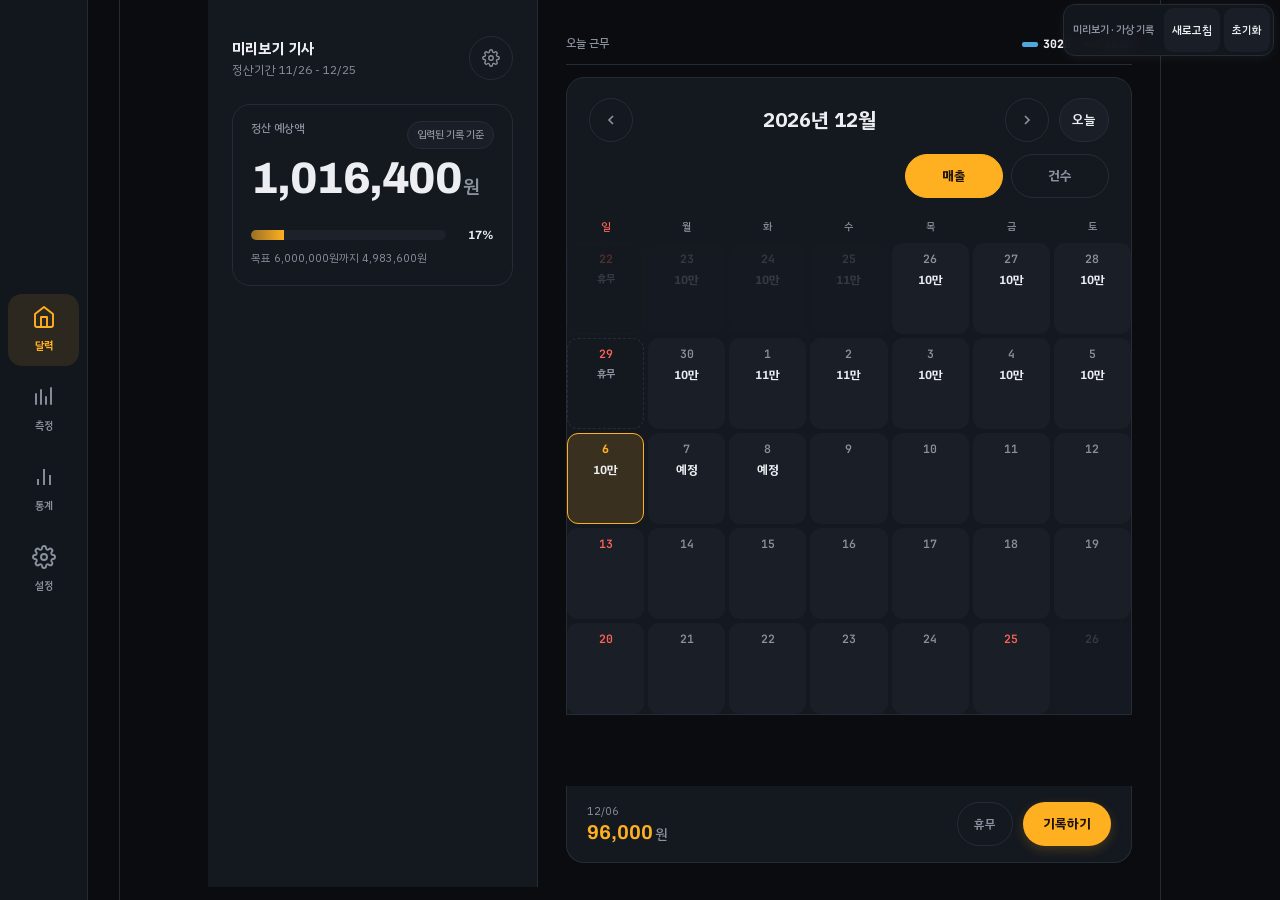
==== commit 750c2590: "Clarify simulated measurement flow" ====
--- a/index.html
+++ b/index.html
@@ -206,9 +206,9 @@
             </div>
           </section>
           <section class="settings-section">
-            <h2>측정 앱에서 진행</h2>
-            <p class="hint">쿠팡플렉스 화면의 완료 가구·상품수를 읽으려면 설치된 측정 앱을 엽니다. 측정 종료는 페이스 구간만 기기에 저장하며, 매출 기록은 업무 종료 화면에서 구역별 상품수를 확인·보정한 뒤 반영합니다.</p>
-            <button id="openPaceApp" class="full-btn" type="button">측정 앱 열기</button>
+            <h2>네이티브 측정 화면 체험</h2>
+            <p class="hint">미리보기 APK에서 실제 앱과 같은 측정 화면을 체험합니다. 체험 도구로 가상 배송을 추가하고, 업무 종료에서 수량을 수정하면 가상 매출 기록에 반영됩니다. 실제 화면 수집이나 서버 저장은 하지 않습니다.</p>
+            <button id="openPaceApp" class="full-btn" type="button">측정 화면 체험</button>
             <p class="hint">업무 종료로 반영된 구역·건수·단가는 해당 날짜의 기록 화면에서 다시 수정할 수 있습니다.</p>
           </section>
         </main>
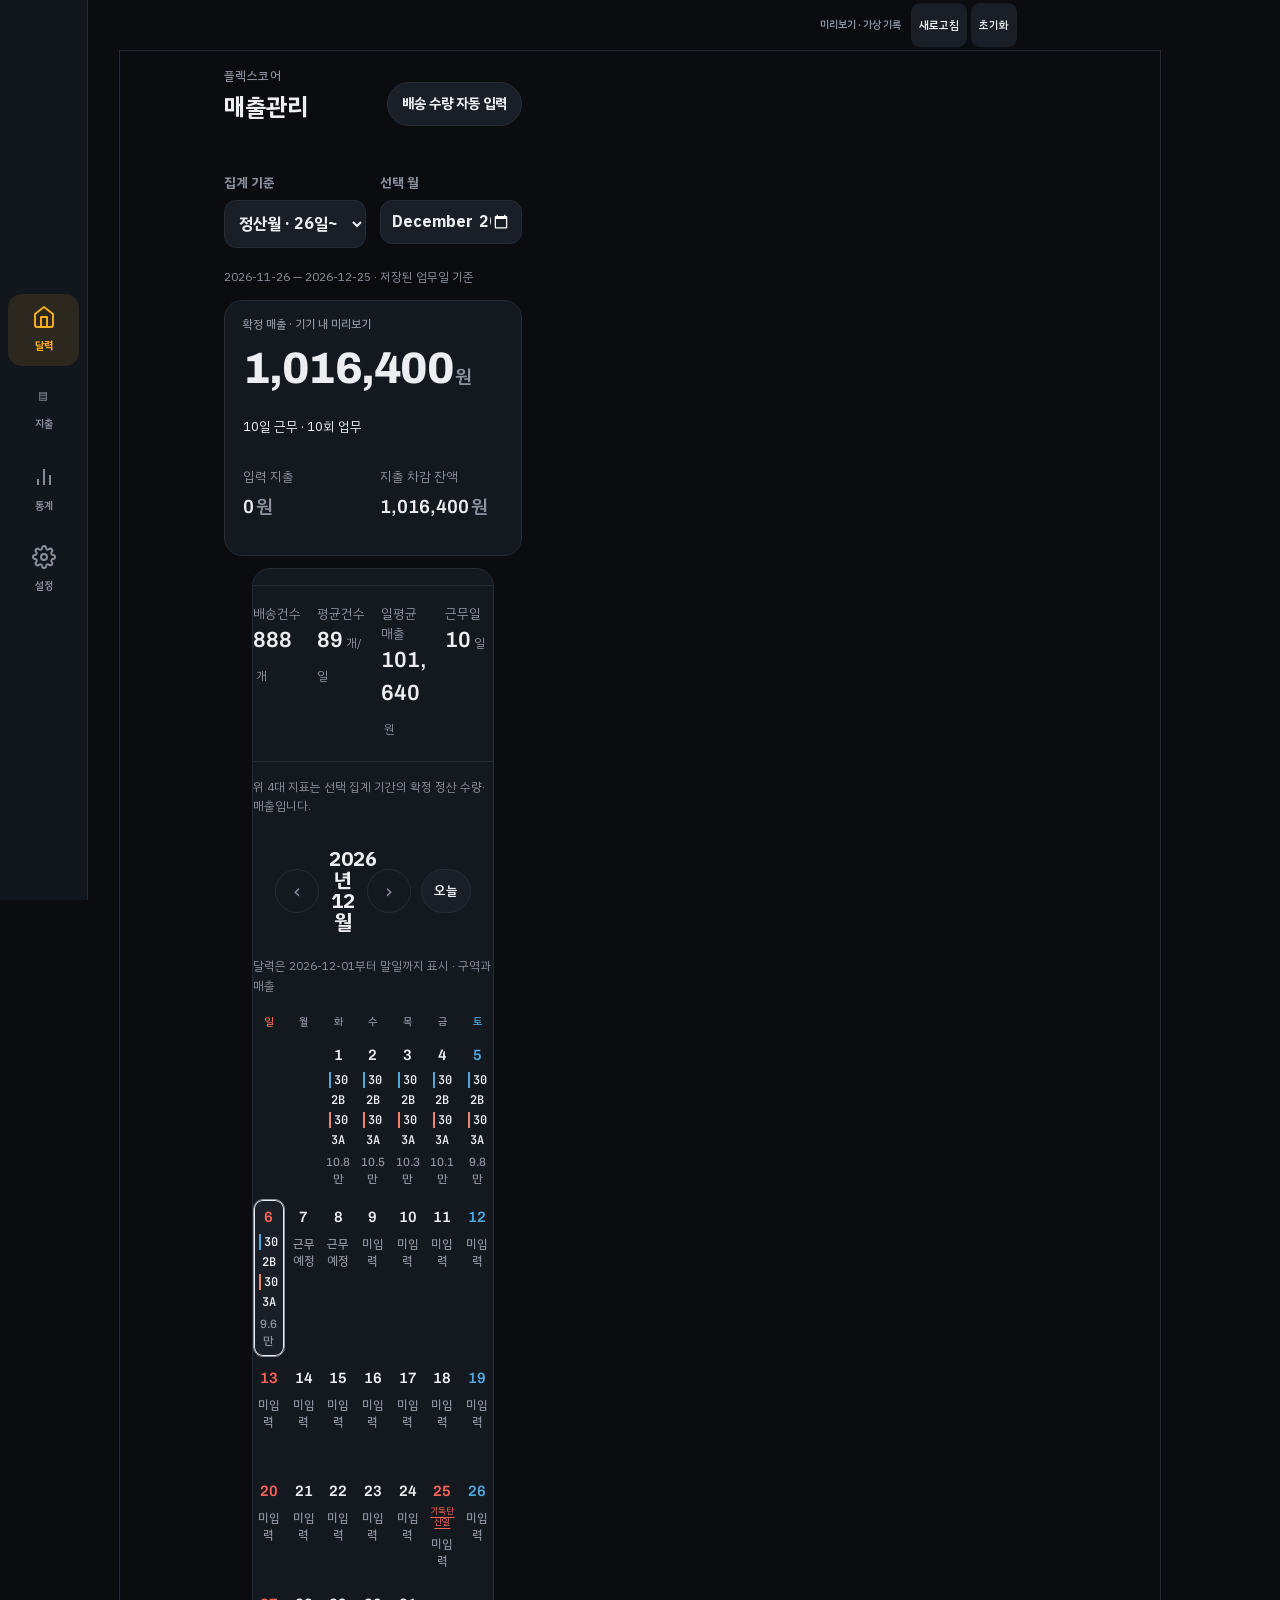
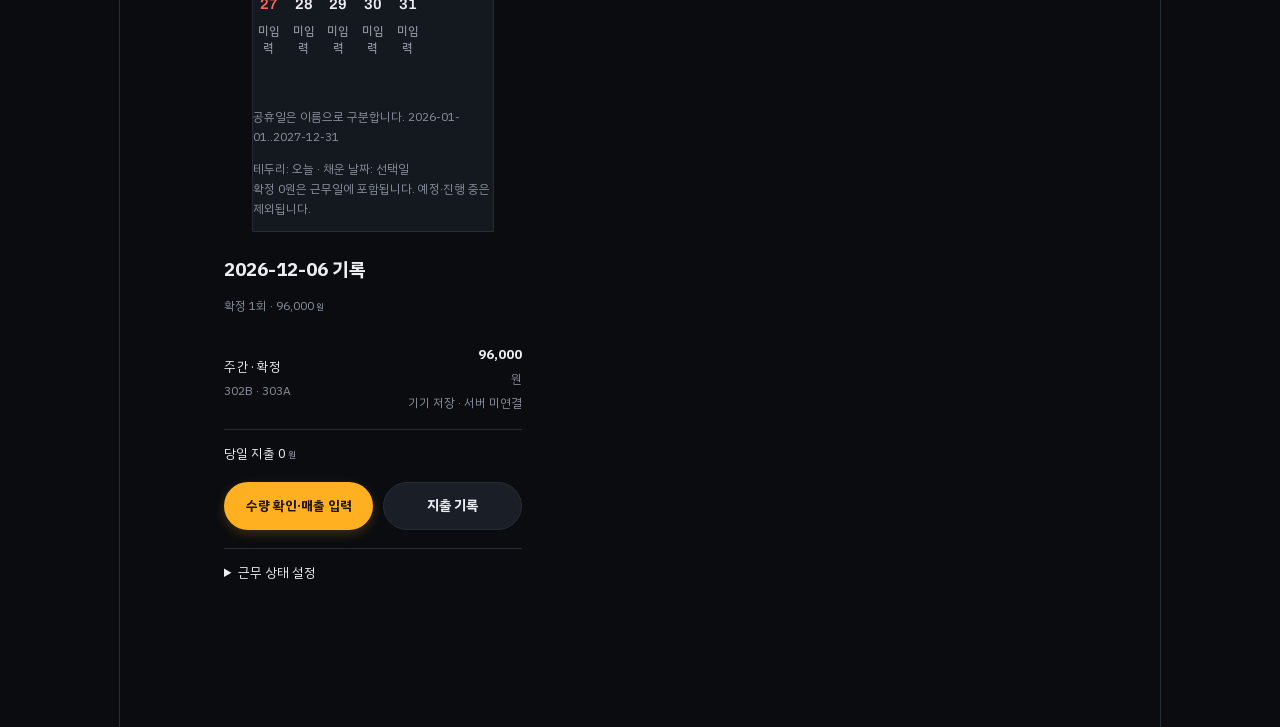
==== commit 0697e76b: "Add isolated Flexcore commercial preview flows and weather APK" ====
--- a/index.html
+++ b/index.html
@@ -2,13 +2,13 @@
 <html lang="ko">
   <head>
     <meta charset="utf-8" />
-    <meta http-equiv="Content-Security-Policy" content="default-src 'self'; connect-src 'none'; script-src 'self'; style-src 'self' 'unsafe-inline'; font-src 'self'; img-src 'self' data:; worker-src 'none'; object-src 'none'; base-uri 'self'; form-action 'none'" />
+    <meta http-equiv="Content-Security-Policy" content="default-src 'self'; connect-src 'none'; script-src 'self'; style-src 'self' 'unsafe-inline'; font-src 'self'; img-src 'self' data: blob:; worker-src 'none'; object-src 'none'; base-uri 'self'; form-action 'none'" />
     <script src="./preview-theme.js"></script>
     <meta name="viewport" content="width=device-width, initial-scale=1, viewport-fit=cover" />
     <meta name="theme-color" content="#EEEFF1" />
     <meta name="apple-mobile-web-app-capable" content="yes" />
     <meta name="apple-mobile-web-app-status-bar-style" content="black-translucent" />
-    <title>미리보기 · 퀵플렉스 매출관리</title>
+    <title>미리보기 · 플렉스코어 매출관리</title>
     <link rel="manifest" href="./manifest.webmanifest" />
     <link rel="icon" href="./favicon-32.png?v=3" type="image/png" />
     <link rel="apple-touch-icon" href="./apple-touch-icon.png?v=3" />
@@ -550,7 +550,7 @@
           </section>
 
           <section class="settings-section"><h2>가상 데이터</h2><button class="settings-row" id="refreshApp" type="button"><span>미리보기 새로고침</span><em>가상 기록 유지</em></button><button class="settings-row danger" id="resetData" type="button">미리보기 데이터 초기화</button></section>
-          <p class="app-version">퀵플렉스 매출관리 v1.0.51</p>
+          <p class="app-version">플렉스코어 매출관리 v1.0.51</p>
         </main>
       </section>
 
--- a/styles.css
+++ b/styles.css
@@ -3610,3 +3610,345 @@
 .preview-chrome button:focus-visible { outline: 3px solid var(--s-state-normal); outline-offset: 2px; }
 #openDbSettings, #logoutBtn, #requestAccountDelete, #signatureSettingsSection { display: none !important; }
 @media (max-width: 420px) { .preview-chrome span { max-width: 92px; } .preview-chrome button { padding: 0 6px; } }
+.commercial-active .view-home > :not(#commercialHome), .commercial-active .view-stats > :not(#commercialStats) { display:none !important; }
+.commercial-active[data-view="expenses"] .view-expenses {display:block;}
+.commercial-page {padding:16px 16px 100px;max-width:760px;margin:auto;min-width:0;}
+.commercial-page h1 {font:700 24px/1.35 var(--f-kr);margin:4px 0 18px;}
+.commercial-page h2,.commercial-dialog h2 {font:700 19px/1.5 var(--f-kr);margin:20px 0 12px;}
+.commercial-page h3,.commercial-dialog h3 {font:600 16px/1.5 var(--f-kr);}
+.commercial-page p,.commercial-dialog p {line-height:1.65;}
+.commercial-eyebrow {font:500 12px/1.5 var(--f-kr);letter-spacing:.04em;color:var(--s-muted);margin:0;}
+.commercial-note,.commercial-chart figcaption {font:400 12px/1.6 var(--f-kr);color:var(--s-muted);overflow-wrap:anywhere;}
+.commercial-hero {display:block;font:700 clamp(30px,7.7vw,44px)/1.3 var(--f-num);letter-spacing:-.04em;overflow-wrap:anywhere;margin:12px 0;}
+.commercial-hero small {font:500 16px/1.5 var(--f-kr);margin-left:5px;color:var(--s-muted);letter-spacing:0;}
+.commercial-summary,.commercial-fields,.commercial-period {display:grid;grid-template-columns:repeat(2,minmax(0,1fr));gap:14px;margin:16px 0;}
+.commercial-summary span {display:flex;flex-direction:column;gap:7px;color:var(--s-muted);}
+.commercial-summary b {color:var(--s-text);font:600 19px/1.4 var(--f-num);overflow-wrap:anywhere;}
+.commercial-summary small,.commercial-dialog small {font-size:.8em;color:var(--s-muted);margin-left:3px;}
+.commercial-fields label,.commercial-period label {display:flex;flex-direction:column;gap:7px;color:var(--s-muted);min-width:0;}
+.commercial-page input,.commercial-page select,.commercial-dialog input,.commercial-dialog select {max-width:100%;width:100%;min-width:0;min-height:44px;padding:10px;border:1px solid var(--s-line);border-radius:var(--r-stepper);background:var(--s-surface-variant);color:var(--s-text);font-size:16px;}
+.commercial-dialog input[type="checkbox"] {width:20px;min-height:20px;flex-shrink:0;accent-color:var(--s-state-normal);}
+.commercial-check {display:flex;align-items:center;gap:8px;margin:12px 0;}
+.commercial-actions {display:flex;flex-wrap:wrap;gap:10px;margin:18px 0;}
+.commercial-actions button {flex:1;min-height:48px;}
+.commercial-pending {display:block;width:100%;padding:16px;text-align:left;border:1px solid var(--s-state-warn);border-radius:var(--r-button);color:var(--s-text);background:var(--s-surface);margin:16px 0;}
+.commercial-calendar {display:grid;grid-template-columns:repeat(7,minmax(0,1fr));gap:3px;}
+.commercial-date {display:flex;flex-direction:column;align-items:center;gap:4px;min-width:0;min-height:96px;padding:7px 2px;border:1px solid transparent;border-radius:10px;color:var(--s-text);background:transparent;}
+.commercial-date>span {font:600 15px/1.4 var(--f-num);}
+.commercial-date b {font:500 10px/1.4 var(--f-num);color:var(--s-muted);overflow-wrap:anywhere;}
+.commercial-date .commercial-route {font:500 9px/1.3 var(--f-code);border-left-width:2px;padding-left:3px;overflow-wrap:anywhere;}
+.commercial-date.today {border-color:var(--s-muted);}
+.commercial-date.selected {background:var(--s-surface-variant);box-shadow:inset 0 0 0 1px var(--s-text);}
+.commercial-date .commercial-holiday {color:var(--s-state-bad);font-size:9px;line-height:1.2;text-decoration:underline;text-underline-offset:3px;}
+.commercial-sun {color:var(--s-state-bad) !important;}.commercial-sat {color:var(--s-state-normal) !important;}
+.commercial-list {display:flex;flex-direction:column;}
+.commercial-list .commercial-date {display:grid;grid-template-columns:70px minmax(0,1fr) auto;text-align:left;min-height:60px;border-bottom:1px solid var(--s-line);gap:8px;}
+.commercial-list .commercial-date b {font-size:14px;}
+.commercial-four {display:grid;grid-template-columns:repeat(2,minmax(0,1fr));gap:16px;border-block:1px solid var(--s-line);padding:18px 0;margin:16px 0;}
+.commercial-four span {color:var(--s-muted);}.commercial-four strong {display:block;color:var(--s-text);font:600 22px/1.5 var(--f-num);overflow-wrap:anywhere;}.commercial-four small {font:400 12px var(--f-kr);color:var(--s-muted);margin-left:3px;}
+.commercial-day {margin-top:24px;}
+.commercial-record {width:100%;display:flex;justify-content:space-between;align-items:center;gap:16px;padding:16px 0;border-bottom:1px solid var(--s-line);background:transparent;color:var(--s-text);text-align:left;}
+.commercial-record>span,.commercial-record>strong {min-width:0;overflow-wrap:anywhere;}.commercial-record>span:last-child,.commercial-record>strong {text-align:right;}
+.commercial-record small {display:block;color:var(--s-muted);font:400 12px/1.6 var(--f-kr);margin:5px 0 0;}.commercial-record strong {display:block;}
+.commercial-route {border-left:3px solid var(--route-color,var(--s-muted));padding-left:7px;color:var(--s-text);}
+.commercial-dialog {width:min(620px,calc(100vw - 24px));max-height:calc(100dvh - 32px);border:1px solid var(--s-line);border-radius:var(--r-card);padding:20px;background:var(--s-surface);color:var(--s-text);overscroll-behavior:contain;}
+.commercial-dialog::backdrop {background:color-mix(in srgb,var(--s-ground) 75%,transparent);}
+.commercial-dialog-head {display:flex;justify-content:space-between;align-items:center;gap:12px;}.commercial-dialog-head h2 {margin:0;}
+.commercial-dialog fieldset {border:0;border-top:1px solid var(--s-line);padding:16px 0;margin:20px 0;min-width:0;}
+.commercial-dialog .full-btn {background:var(--s-text);color:var(--s-surface);min-height:52px;}
+.commercial-dl {display:grid;grid-template-columns:1fr minmax(0,1fr);gap:12px;margin:24px 0;}.commercial-dl dt {color:var(--s-muted);}.commercial-dl dd {margin:0;text-align:right;overflow-wrap:anywhere;}
+.commercial-tabs {display:flex;gap:4px;background:var(--s-surface-variant);padding:4px;border-radius:var(--r-button);margin:24px 0;}.commercial-tabs button {flex:1;padding:12px 3px;color:var(--s-muted);background:transparent;border-radius:10px;}.commercial-tabs button[aria-pressed="true"] {color:var(--s-text);background:var(--s-surface);}
+.commercial-chart {margin:18px 0;}.commercial-chart svg {display:block;width:100%;font:10px var(--f-kr);}
+.commercial-weekdays {display:grid;grid-template-columns:repeat(7,minmax(0,1fr));gap:8px;margin:24px 0;}.commercial-weekdays>div {display:flex;flex-direction:column;align-items:center;gap:6px;}.commercial-weekdays b {font:600 13px var(--f-num);}.commercial-weekdays small {font:400 10px var(--f-kr);color:var(--s-muted);}
+.commercial-vtrack {height:115px;display:flex;align-items:flex-end;width:65%;}.commercial-vtrack i {width:100%;border-radius:4px 4px 0 0;min-height:1px;}
+.commercial-htrack {height:4px;background:var(--s-track);}.commercial-htrack i {display:block;height:100%;}
+.commercial-page details,.commercial-dialog details {margin:18px 0;padding:14px 0;border-top:1px solid var(--s-line);}.commercial-page summary,.commercial-dialog summary {cursor:pointer;min-height:32px;}
+.preview-chrome {position:sticky;top:0;right:auto;margin:0 auto;max-width:760px;border-radius:0;border-width:0 0 1px;justify-content:flex-end;backdrop-filter:none;box-shadow:none;background:var(--s-ground);}
+@media(min-width:650px){.commercial-four{grid-template-columns:repeat(4,minmax(0,1fr));}.commercial-date{min-height:110px;}.commercial-date .commercial-route{font-size:12px;}.commercial-date b{font-size:12px;}}
+@media(max-width:380px){.commercial-page{padding-inline:12px;}.commercial-dialog{padding:16px;}.commercial-record{gap:8px;}.commercial-weekdays{gap:4px;}}
+.commercial-expenses {
+  display: grid;
+  gap: 16px;
+  width: min(100%, 720px);
+  margin: 0 auto;
+  padding: 16px var(--pad-screen) calc(32px + var(--safe-b));
+  color: var(--s-text);
+  background: var(--s-ground);
+}
+
+.expense-header,
+.expense-section-heading,
+.expense-item-main,
+.expense-form-actions,
+.expense-item-actions,
+.expense-dialog-heading {
+  display: flex;
+  align-items: center;
+  justify-content: space-between;
+  gap: 12px;
+}
+
+.expense-eyebrow {
+  margin: 0 0 2px;
+  color: var(--s-muted);
+  font-size: 12px;
+  font-weight: 700;
+}
+
+.expense-header h1 {
+  font-size: 24px;
+  line-height: 1.25;
+}
+
+.expense-local-badge {
+  flex: 0 0 auto;
+  padding: 6px 10px;
+  border: 1px solid var(--s-line);
+  border-radius: var(--r-pill);
+  color: var(--s-state-normal);
+  background: color-mix(in srgb, var(--s-state-normal) 8%, var(--s-surface));
+  font-size: 11px;
+  font-weight: 700;
+}
+
+.expense-boundary {
+  margin: -6px 0 0;
+  padding: 12px 14px;
+  border: 1px solid var(--s-line);
+  border-radius: var(--r-option);
+  color: var(--s-muted);
+  background: var(--s-surface-variant);
+  font-size: 12px;
+  line-height: 1.55;
+}
+
+.expense-card {
+  display: grid;
+  gap: 16px;
+  padding: 18px;
+  border: 1px solid var(--s-line);
+  border-radius: var(--r-card);
+  background: var(--s-surface);
+  box-shadow: var(--shadow-card);
+}
+
+.expense-section-heading { align-items: flex-start; }
+.expense-section-heading h2,
+.expense-dialog-heading h2 {
+  margin: 0;
+  font-size: 16px;
+  line-height: 1.4;
+}
+.expense-section-heading > span,
+.expense-section-heading p {
+  margin: 2px 0 0;
+  color: var(--s-muted);
+  font-size: 11px;
+}
+.expense-section-heading > strong {
+  color: var(--s-accent);
+  font: 700 21px/1.25 var(--font-amount);
+  overflow-wrap: anywhere;
+  text-align: right;
+}
+
+.expense-editor form { display: grid; gap: 16px; }
+.expense-form-grid,
+.expense-conditional,
+.expense-filters {
+  display: grid;
+  grid-template-columns: repeat(2, minmax(0, 1fr));
+  gap: 12px;
+}
+.expense-field-wide { grid-column: 1 / -1; }
+.expense-field label,
+.expense-receipt-fieldset legend {
+  margin: 0 0 6px;
+  color: var(--s-text);
+  font-size: 13px;
+  font-weight: 700;
+}
+.expense-optional { color: var(--s-muted); font-size: 11px; font-weight: 500; }
+.expense-field input,
+.expense-field select,
+.expense-field textarea {
+  min-height: 48px;
+  background: var(--s-surface-variant);
+}
+.expense-unit-input { position: relative; }
+.expense-unit-input input { padding-right: 52px; }
+.expense-unit-input > span {
+  position: absolute;
+  top: 50%;
+  right: 14px;
+  color: var(--s-muted);
+  transform: translateY(-50%);
+  pointer-events: none;
+}
+
+.expense-help,
+.expense-field-error,
+.expense-status {
+  margin: 5px 0 0;
+  color: var(--s-muted);
+  font-size: 11px;
+  line-height: 1.5;
+}
+.expense-field-error { min-height: 17px; color: var(--s-state-bad); }
+.expense-status:empty { display: none; }
+.expense-status[data-kind="error"] { color: var(--s-state-bad); }
+.expense-status[data-kind="warning"] { color: var(--s-state-warn); }
+.expense-status[data-kind="success"] { color: var(--s-state-normal); }
+
+.expense-more {
+  border-top: 1px solid var(--s-line);
+  border-bottom: 1px solid var(--s-line);
+  padding: 2px 0 14px;
+}
+.expense-more summary {
+  min-height: 48px;
+  display: flex;
+  align-items: center;
+  justify-content: space-between;
+  color: var(--s-text);
+  cursor: pointer;
+  font-weight: 700;
+}
+.expense-more summary span { color: var(--s-muted); font-size: 11px; font-weight: 500; }
+.expense-more[open] summary { margin-bottom: 10px; }
+
+.expense-receipt-fieldset { min-width: 0; margin: 0; padding: 0; border: 0; }
+.expense-receipt-actions { display: flex; flex-wrap: wrap; gap: 8px; }
+.expense-file-button,
+.expense-text-button,
+.expense-primary-button,
+.expense-secondary-button,
+.expense-item-actions button,
+.expense-dialog-heading button,
+.expense-receipt-error {
+  min-height: 48px;
+  display: inline-flex;
+  align-items: center;
+  justify-content: center;
+  padding: 0 14px;
+  border: 1px solid var(--s-line);
+  border-radius: var(--r-button);
+  color: var(--s-text);
+  background: var(--s-surface-variant);
+  font-weight: 700;
+  cursor: pointer;
+}
+.expense-file-button { position: relative; overflow: hidden; }
+.expense-file-button input { position: absolute; width: 1px; height: 1px; opacity: 0; }
+.expense-text-button { color: var(--s-muted); background: transparent; }
+.expense-primary-button { flex: 1; border-color: var(--s-accent); color: var(--s-accent-ink); background: var(--s-accent); }
+.expense-secondary-button { flex: 0 0 auto; }
+.expense-primary-button:disabled { cursor: wait; opacity: .48; }
+.expense-file-button:active,
+.expense-text-button:active,
+.expense-primary-button:active:not(:disabled),
+.expense-secondary-button:active,
+.expense-item-actions button:active,
+.expense-receipt-thumb:active { filter: brightness(.9); }
+.expense-file-button:has(input:focus-visible) { outline: 2px solid var(--s-accent); outline-offset: 3px; }
+
+.expense-pending-receipt {
+  display: grid;
+  grid-template-columns: 76px minmax(0, 1fr);
+  align-items: center;
+  gap: 12px;
+  margin-top: 10px;
+  padding: 10px;
+  border-radius: var(--r-option);
+  background: var(--s-surface-variant);
+}
+.expense-pending-receipt img { width: 76px; height: 76px; border-radius: var(--r-stepper); object-fit: cover; }
+.expense-pending-receipt p { margin: 0; color: var(--s-muted); font-size: 12px; }
+
+.expense-history { min-height: 240px; }
+.expense-filters { padding-bottom: 4px; }
+.expense-list { display: grid; gap: 10px; }
+.expense-empty {
+  margin: 0;
+  padding: 28px 16px;
+  border: 1px dashed var(--s-line);
+  border-radius: var(--r-option);
+  color: var(--s-muted);
+  text-align: center;
+}
+.expense-item {
+  display: grid;
+  gap: 10px;
+  padding: 14px;
+  border: 1px solid var(--s-line);
+  border-radius: var(--r-option);
+  background: var(--s-surface-variant);
+}
+.expense-item-main { align-items: flex-start; }
+.expense-item-main > div { min-width: 0; }
+.expense-item h3 { margin: 0; font-size: 14px; overflow-wrap: anywhere; }
+.expense-item-main p,
+.expense-item-memo { margin: 3px 0 0; color: var(--s-muted); font-size: 11px; overflow-wrap: anywhere; }
+.expense-item-main strong { flex: 0 1 auto; color: var(--s-text); font: 700 16px/1.4 var(--font-amount); overflow-wrap: anywhere; text-align: right; }
+.expense-item-actions { justify-content: flex-end; flex-wrap: wrap; padding-top: 2px; }
+.expense-item-actions button { min-height: 44px; padding: 0 12px; font-size: 12px; }
+.expense-item-actions .is-danger { color: var(--s-state-bad); }
+
+.expense-receipt-thumb {
+  min-height: 64px;
+  display: grid;
+  grid-template-columns: 52px minmax(0, 1fr);
+  align-items: center;
+  gap: 10px;
+  width: 100%;
+  padding: 6px;
+  border: 1px solid var(--s-line);
+  border-radius: var(--r-option);
+  color: var(--s-text);
+  background: var(--s-surface);
+  text-align: left;
+}
+.expense-receipt-thumb img { width: 52px; height: 52px; border-radius: var(--r-stepper); background: var(--s-track); object-fit: cover; }
+.expense-receipt-error { justify-content: flex-start; width: 100%; color: var(--s-state-bad); background: color-mix(in srgb, var(--s-state-bad) 8%, var(--s-surface)); }
+
+.expense-receipt-dialog {
+  width: min(calc(100% - 24px), 680px);
+  max-height: calc(100dvh - 24px);
+  margin: auto;
+  padding: 14px;
+  border: 1px solid var(--s-line);
+  border-radius: var(--r-card);
+  color: var(--s-text);
+  background: var(--s-surface);
+  box-shadow: var(--shadow-total);
+}
+.expense-receipt-dialog::backdrop { background: color-mix(in srgb, var(--s-text) 62%, transparent); }
+.expense-dialog-heading { margin-bottom: 12px; }
+.expense-dialog-heading button { min-width: 48px; }
+.expense-receipt-dialog > img { display: block; width: 100%; max-height: calc(100dvh - 110px); border-radius: var(--r-option); object-fit: contain; background: var(--s-ground); }
+
+@media (max-width: 420px) {
+  .commercial-expenses { gap: 12px; padding-inline: 12px; }
+  .expense-card { padding: 14px; }
+  .expense-form-grid,
+  .expense-conditional,
+  .expense-filters { grid-template-columns: minmax(0, 1fr); }
+  .expense-field-wide { grid-column: auto; }
+  .expense-section-heading > strong { font-size: 18px; }
+  .expense-local-badge { max-width: 118px; white-space: normal; text-align: center; }
+  .expense-receipt-actions > * { flex: 1 1 calc(50% - 4px); }
+  .expense-item-main { gap: 8px; }
+  .expense-item-main strong { max-width: 48%; }
+}
+
+@media (orientation: landscape) and (max-height: 520px) {
+  .expense-form-grid,
+  .expense-conditional,
+  .expense-filters { grid-template-columns: repeat(2, minmax(0, 1fr)); }
+}
+
+@media (prefers-reduced-motion: reduce) {
+  .commercial-expenses *,
+  .commercial-expenses *::before,
+  .commercial-expenses *::after { scroll-behavior: auto !important; transition: none !important; }
+}
